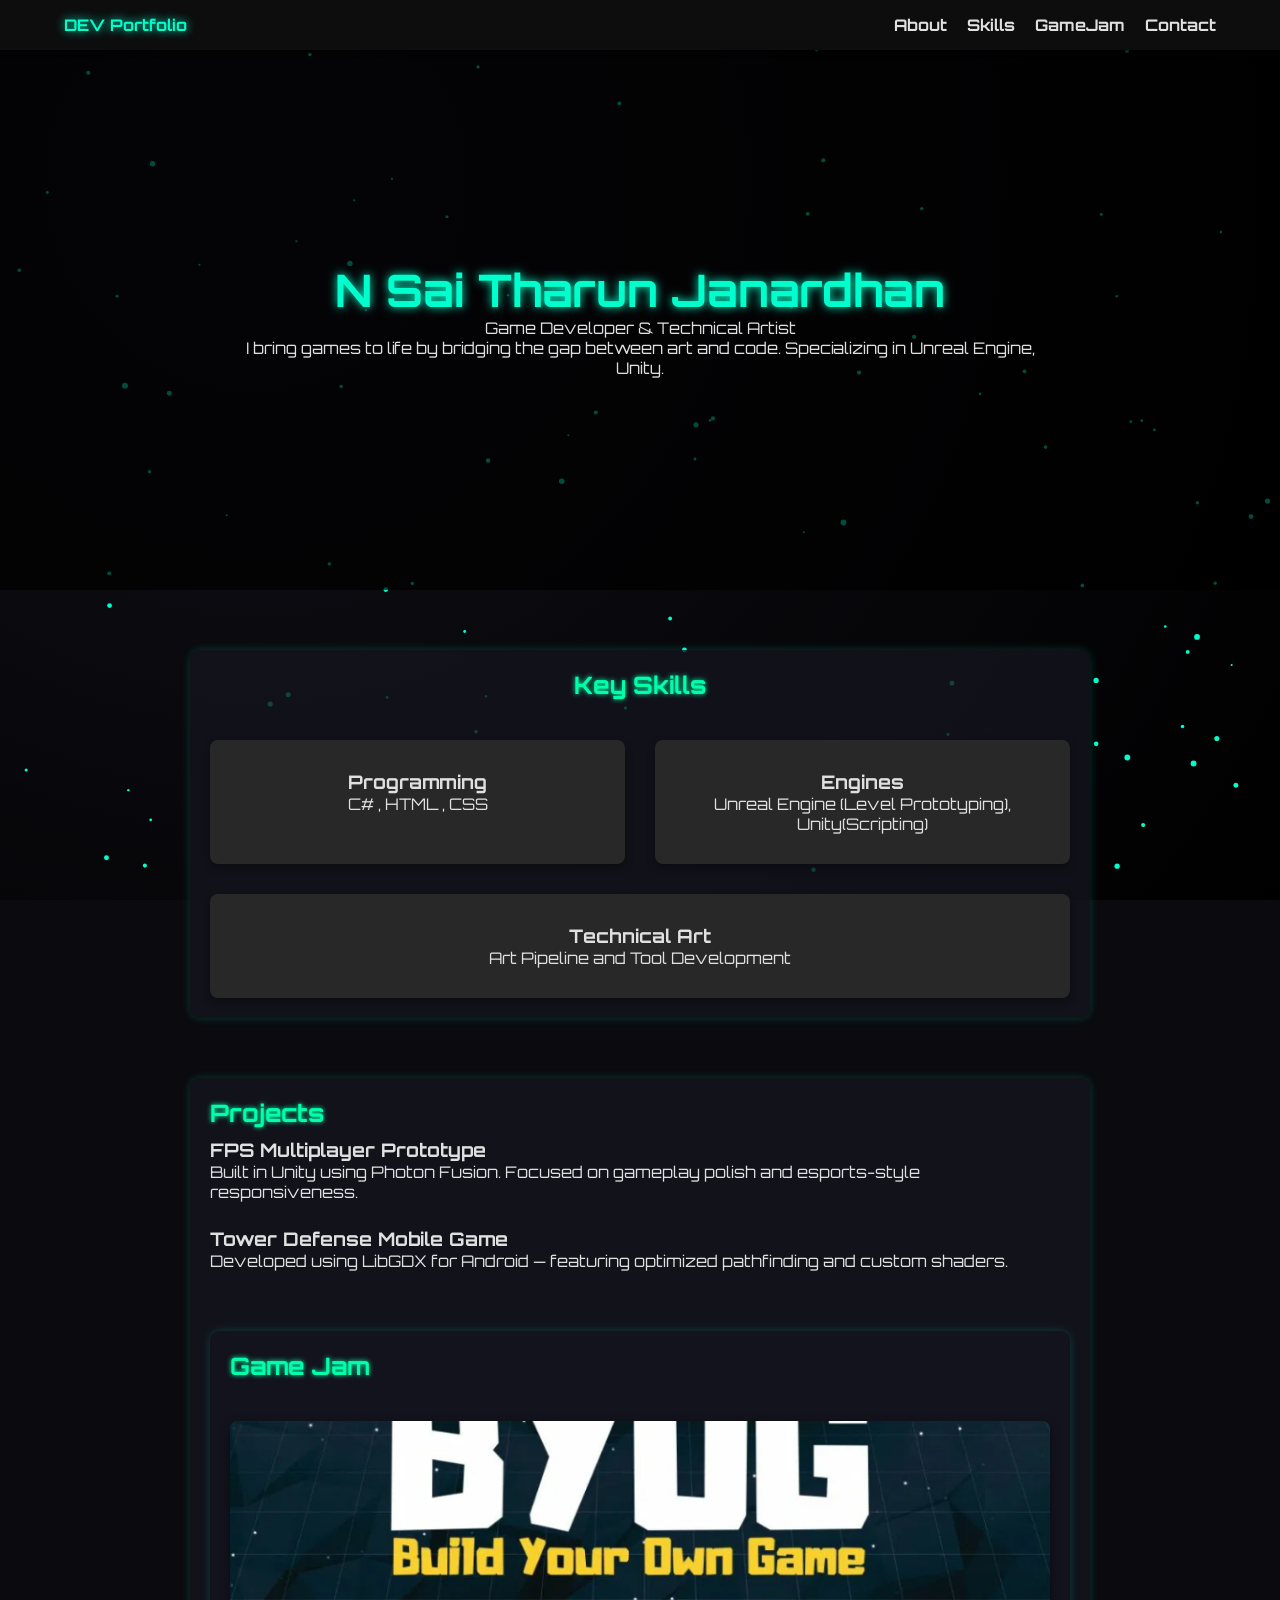
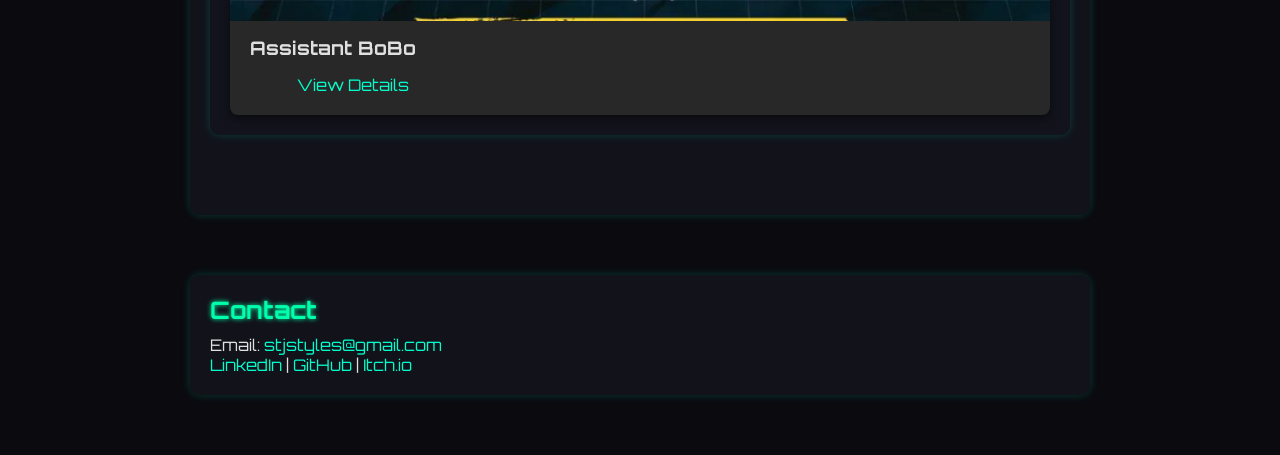
==== index.html @ 2889fee0 "rename" ====
<!DOCTYPE html>
<html lang="en">
<head>
  <meta charset="UTF-8">
  <meta name="viewport" content="width=device-width, initial-scale=1.0">
  <title>Sai Tharun Janardhan | Game Developer & Technical Artist</title>
  <link rel="stylesheet" href="stjtrials.css">
</head>
<body>
  <canvas id="bg"></canvas>

  <header class="header">
        <h1>DEV Portfolio</h1>
        <nav>
            <ul>
                <li><a href="#about">About</a></li>
                <li><a href="#skills">Skills</a></li>
                <li><a href="#projects">GameJam</a></li>
                <li><a href="#contact">Contact</a></li>
            </ul>
        </nav>
    </header>

  <header id ="about" class = "stjstyles">
    <div class="stjstyles-content">
    <h1>N Sai Tharun Janardhan</h1>
    <p>Game Developer & Technical Artist</p>
    <p>I bring games to life by bridging the gap between art and code. Specializing in Unreal Engine, Unity.</p>
    </div>  
  </header>

  

  <section id="skills" class="section skills">
        <h2>Key Skills</h2>
        <div class="skills-grid">
            <div class="skill-item">
                <i class="fas fa-code"></i>
                <h3>Programming</h3>
                <p> C# , HTML , CSS </p>
            </div>
            <div class="skill-item">
                <i class="fas fa-gamepad"></i>
                <h3>Engines</h3>
                <p>Unreal Engine (Level Prototyping), Unity(Scripting) </p>
            </div>
            <div class="skill-item">
                <i class="fas fa-palette"></i>
                <h3>Technical Art</h3>
                <p> Art Pipeline and Tool Development </p>
            </div>
            
        </div>
    </section>

  <section id="projects">
    <h2>Projects</h2>
    <div class="project">
      <h3>FPS Multiplayer Prototype</h3>
      <p>Built in Unity using Photon Fusion. Focused on gameplay polish and esports-style responsiveness.</p>
    </div>
    <div class="project">
      <h3>Tower Defense Mobile Game</h3>
      <p>Developed using LibGDX for Android — featuring optimized pathfinding and custom shaders.</p>
    </div>
     <section id="gamejam" class="section projects">
        <h2>Game Jam</h2>
        <div class="project-grid">
            <div class="project-card">
                <img src="byog2025.png" alt="Project 1 Thumbnail">
                <h3>Assistant BoBo</h3>
                
                <a href="https://itch.io/jam/byog/rate/3954116" class="btn secondary-btn">View Details</a>
            </div>
            
            </div>
    </section>
  </section>

  <section id="contact">
    <h2>Contact</h2>
    <p>Email: <a href="mailto:yourmail@gmail.com">stjstyles@gmail.com</a></p>
    <div class="socials">
      <a href="https://linkedin.com/in/stjstyles">LinkedIn</a> |
      <a href="https://github.com/STJstyles">GitHub</a> |
      <a href="https://stjstyles.itch.io">Itch.io</a>
    </div>
  </section>

  <script src="stjtrials.js"></script>
</body>
</html>
---- stjtrials.css ----
@import url('https://fonts.googleapis.com/css2?family=Orbitron:wght@400;700&display=swap');

* {
  margin: 0;
  padding: 0;
  box-sizing: border-box;
}

body {
  font-family: 'Orbitron', sans-serif;
  color: #e0e0e0;
  background: #0a0a0f;
  overflow-x: hidden;
}

canvas#bg {
  position: fixed;
  top: 0;
  left: 0;
  z-index: -1;
  width: 100%;
  height: 100%;
  background: radial-gradient(circle at 20% 20%, #101018, #000);
}

header {
  text-align: center;
  padding: 100px 20px 60px;
}

h1 {
  font-size: 2.8em;
  color: #00ffcc;
  text-shadow: 0 0 10px #00ffcc;
}

h2 {
  color: #00ffaa;
  margin-bottom: 10px;
  text-shadow: 0 0 5px #00ffaa;
}

.header {
    background-color: #0d0d0d;
    padding: 15px 5%;
    display: flex;
    justify-content: space-between;
    align-items: center;
    position: sticky;
    top: 0;
    z-index: 100;
    box-shadow: 0 2px 4px rgba(0, 0, 0, 0.5);
}

.header h1 {
    margin: 0;
    font-size: 1em;

}

.header nav ul {
    list-style: none;
    display: flex;
}

.header nav ul li {
    margin-left: 20px;
}

.header nav ul li a {
    color: var(--text-color);
    font-weight: bold;
}

.header nav ul li a:hover {
    color: var(--primary-color);
}

section {
  max-width: 900px;
  margin: 60px auto;
  padding: 20px;
  background: rgba(20, 20, 30, 0.8);
  border-radius: 10px;
  box-shadow: 0 0 10px rgba(0, 255, 200, 0.2);
}

.project {
  margin-bottom: 25px;
}

a {
  color: #00ffcc;
  text-decoration: none;
}

a:hover {
  text-shadow: 0 0 8px #00ffee;
}
.project-grid {
    display: grid;
    grid-template-columns: repeat(auto-fit, minmax(300px, 1fr));
    gap: 30px;
    margin-top: 40px;
}

.project-card {
    background-color: #282828;
    border-radius: 8px;
    overflow: hidden;
    box-shadow: 0 4px 10px rgba(0, 0, 0, 0.5);
    transition: transform 0.3s ease;
}

.project-card:hover {
    transform: translateY(-5px);
}

.project-card img {
    width: 100%;
    height: 200px;
    object-fit: cover;
    display: block;
}

.project-card h3,
.project-card p {
    padding: 0 20px;
}

.project-card h3 {
    margin-top: 15px;
}

.project-card .btn {
    margin: 15px 20px 20px;
    display: block; /* Make the button take full width of the padding */
    width: calc(30% - 40px);
    text-align: center;
}
.skills {
    text-align: center;
}

.skills-grid {
    display: flex;
    justify-content: space-around;
    flex-wrap: wrap;
    gap: 30px;
    margin-top: 40px;
}

.skill-item {
    flex: 1 1 300px; /* Allows up to 3 columns on wide screens */
    background-color: #282828;
    padding: 30px;
    border-radius: 8px;
    box-shadow: 0 4px 8px rgba(0, 0, 0, 0.3);
}

.skill-item i {
    font-size: 3em;
    color: var(--accent-color);
    margin-bottom: 15px;
}
.stjstyles {
    background: linear-gradient(rgba(0, 0, 0, 0.7), rgba(0, 0, 0, 0.7)), url('codingbackground.png') no-repeat center center/cover;
    height: 60vh;
    display: flex;
    justify-content: center;
    align-items: center;
    text-align: center;
    padding: 0 5%;
}

.stjstyles-content {
    max-width: 800px;
}

.profile-pic {
    width: 150px;
    height: 150px;
    border-radius: 50%;
    object-fit: cover;
    border: 4px solid var(--primary-color);
    margin-bottom: 20px;
}
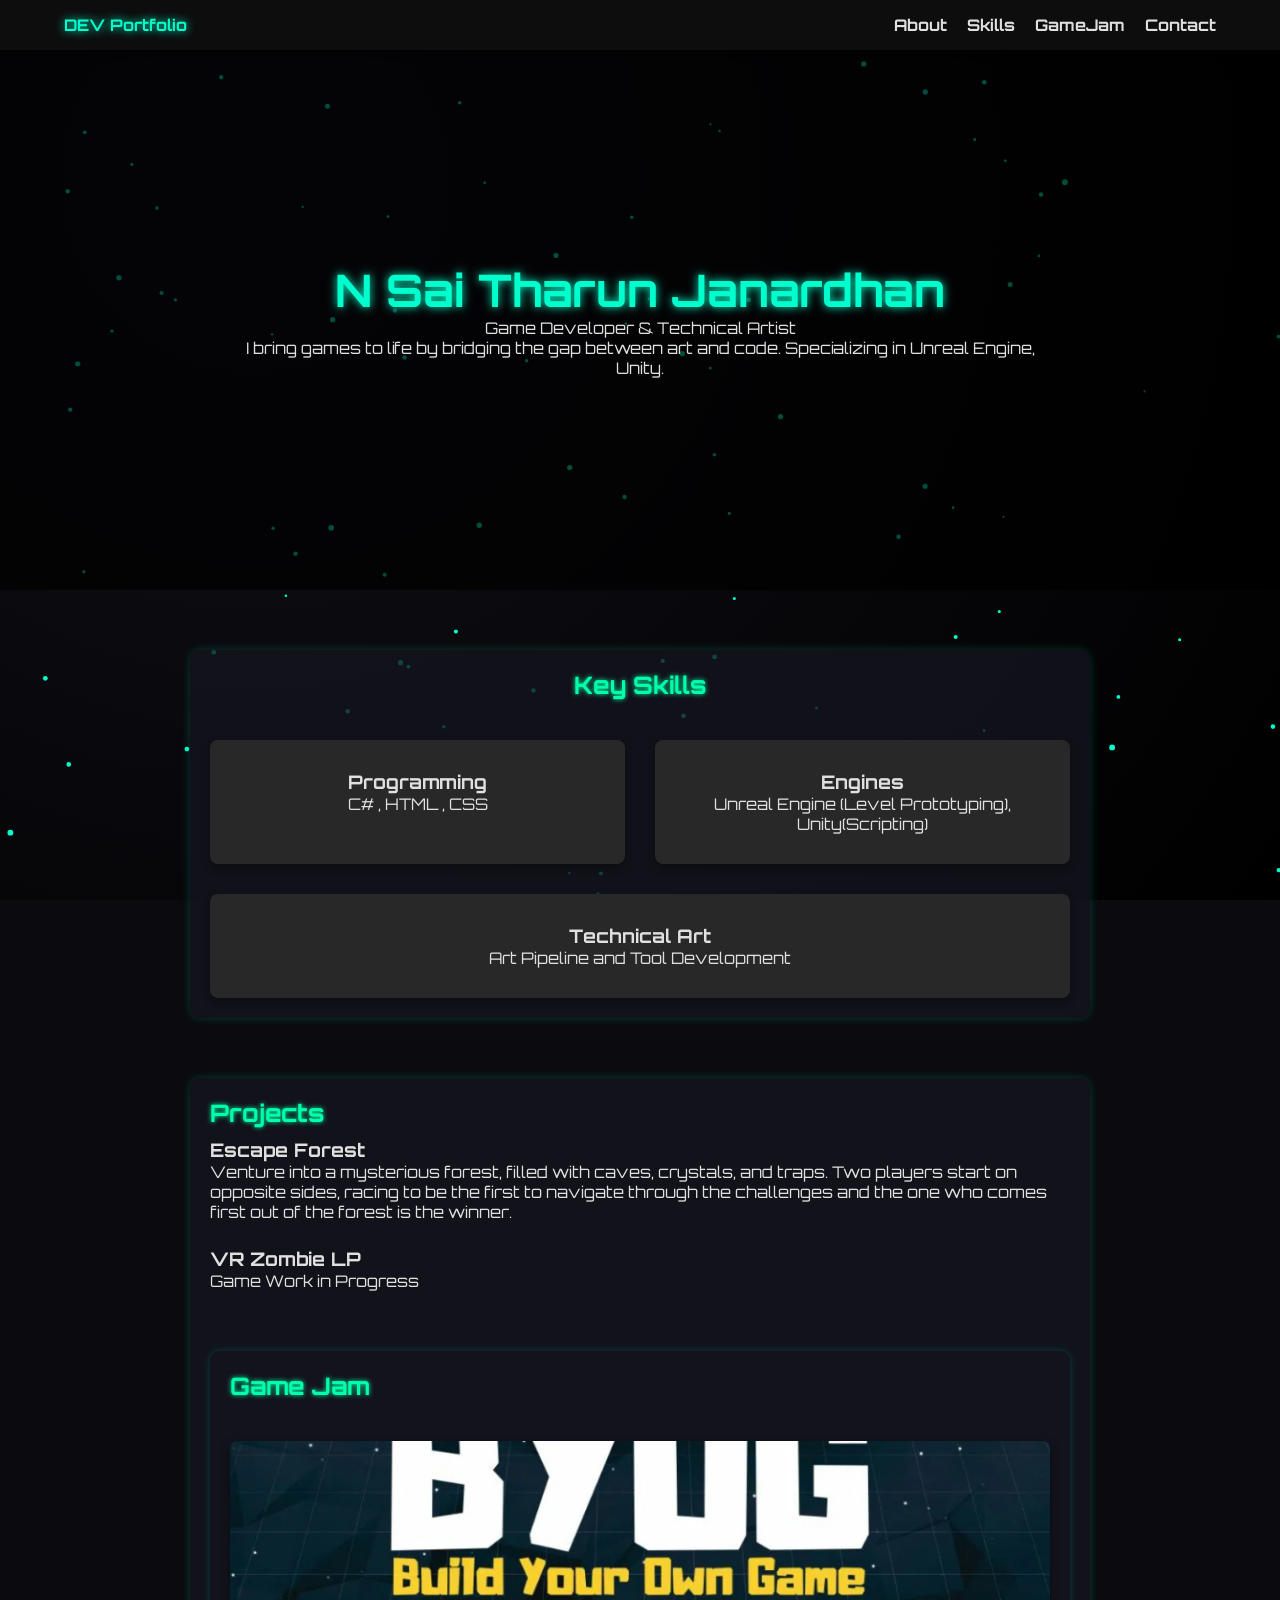
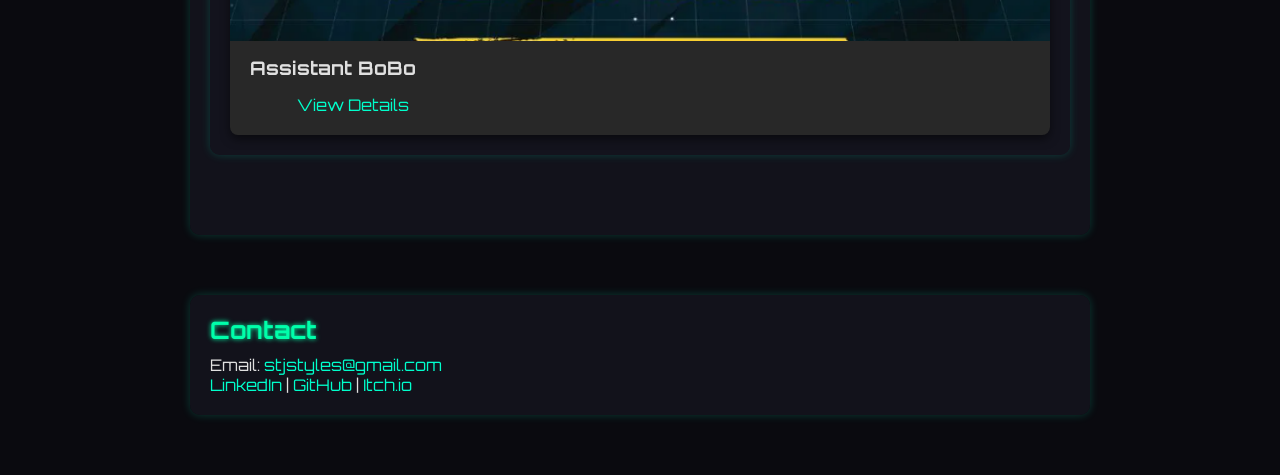
==== commit 2518b749: "Add files via upload" ====
--- a/index.html
+++ b/index.html
@@ -1,92 +1,93 @@
-<!DOCTYPE html>
-<html lang="en">
-<head>
-  <meta charset="UTF-8">
-  <meta name="viewport" content="width=device-width, initial-scale=1.0">
-  <title>Sai Tharun Janardhan | Game Developer & Technical Artist</title>
-  <link rel="stylesheet" href="stjtrials.css">
-</head>
-<body>
-  <canvas id="bg"></canvas>
-
-  <header class="header">
-        <h1>DEV Portfolio</h1>
-        <nav>
-            <ul>
-                <li><a href="#about">About</a></li>
-                <li><a href="#skills">Skills</a></li>
-                <li><a href="#projects">GameJam</a></li>
-                <li><a href="#contact">Contact</a></li>
-            </ul>
-        </nav>
-    </header>
-
-  <header id ="about" class = "stjstyles">
-    <div class="stjstyles-content">
-    <h1>N Sai Tharun Janardhan</h1>
-    <p>Game Developer & Technical Artist</p>
-    <p>I bring games to life by bridging the gap between art and code. Specializing in Unreal Engine, Unity.</p>
-    </div>  
-  </header>
-
-  
-
-  <section id="skills" class="section skills">
-        <h2>Key Skills</h2>
-        <div class="skills-grid">
-            <div class="skill-item">
-                <i class="fas fa-code"></i>
-                <h3>Programming</h3>
-                <p> C# , HTML , CSS </p>
-            </div>
-            <div class="skill-item">
-                <i class="fas fa-gamepad"></i>
-                <h3>Engines</h3>
-                <p>Unreal Engine (Level Prototyping), Unity(Scripting) </p>
-            </div>
-            <div class="skill-item">
-                <i class="fas fa-palette"></i>
-                <h3>Technical Art</h3>
-                <p> Art Pipeline and Tool Development </p>
-            </div>
-            
-        </div>
-    </section>
-
-  <section id="projects">
-    <h2>Projects</h2>
-    <div class="project">
-      <h3>FPS Multiplayer Prototype</h3>
-      <p>Built in Unity using Photon Fusion. Focused on gameplay polish and esports-style responsiveness.</p>
-    </div>
-    <div class="project">
-      <h3>Tower Defense Mobile Game</h3>
-      <p>Developed using LibGDX for Android — featuring optimized pathfinding and custom shaders.</p>
-    </div>
-     <section id="gamejam" class="section projects">
-        <h2>Game Jam</h2>
-        <div class="project-grid">
-            <div class="project-card">
-                <img src="byog2025.png" alt="Project 1 Thumbnail">
-                <h3>Assistant BoBo</h3>
-                
-                <a href="https://itch.io/jam/byog/rate/3954116" class="btn secondary-btn">View Details</a>
-            </div>
-            
-            </div>
-    </section>
-  </section>
-
-  <section id="contact">
-    <h2>Contact</h2>
-    <p>Email: <a href="mailto:yourmail@gmail.com">stjstyles@gmail.com</a></p>
-    <div class="socials">
-      <a href="https://linkedin.com/in/stjstyles">LinkedIn</a> |
-      <a href="https://github.com/STJstyles">GitHub</a> |
-      <a href="https://stjstyles.itch.io">Itch.io</a>
-    </div>
-  </section>
-
-  <script src="stjtrials.js"></script>
-</body>
-</html>
+<!DOCTYPE html>
+<html lang="en">
+<head>
+  <meta charset="UTF-8">
+  <meta name="viewport" content="width=device-width, initial-scale=1.0">
+  <title>Sai Tharun Janardhan | Game Developer & Technical Artist</title>
+  <link rel="stylesheet" href="stjtrials.css">
+</head>
+<body>
+  <canvas id="bg"></canvas>
+
+  <header class="header">
+        <h1>DEV Portfolio</h1>
+        <nav>
+            <ul>
+                <li><a href="#about">About</a></li>
+                <li><a href="#skills">Skills</a></li>
+                <li><a href="#projects">GameJam</a></li>
+                <li><a href="#contact">Contact</a></li>
+            </ul>
+        </nav>
+    </header>
+
+  <header id ="about" class = "stjstyles">
+    <div class="stjstyles-content">
+    <h1>N Sai Tharun Janardhan</h1>
+    <p>Game Developer & Technical Artist</p>
+    <p>I bring games to life by bridging the gap between art and code. Specializing in Unreal Engine, Unity.</p>
+    </div>  
+  </header>
+
+  
+
+  <section id="skills" class="section skills">
+        <h2>Key Skills</h2>
+        <div class="skills-grid">
+            <div class="skill-item">
+                <i class="fas fa-code"></i>
+                <h3>Programming</h3>
+                <p> C# , HTML , CSS </p>
+            </div>
+            <div class="skill-item">
+                <i class="fas fa-gamepad"></i>
+                <h3>Engines</h3>
+                <p>Unreal Engine (Level Prototyping), Unity(Scripting) </p>
+            </div>
+            <div class="skill-item">
+                <i class="fas fa-palette"></i>
+                <h3>Technical Art</h3>
+                <p> Art Pipeline and Tool Development </p>
+            </div>
+            
+        </div>
+    </section>
+
+  <section id="projects">
+    <h2>Projects</h2>
+    <div class="project">
+      <h3>Escape Forest</h3>
+      <p>Venture into a mysterious forest, filled with caves, crystals, and traps.  Two players start on opposite sides, racing to be the first to navigate through the challenges and the one who comes first out of the forest is the winner.
+</p>
+    </div>
+    <div class="project">
+      <h3>VR Zombie LP</h3>
+      <p>Game Work in Progress</p>
+    </div>
+     <section id="gamejam" class="section projects">
+        <h2>Game Jam</h2>
+        <div class="project-grid">
+            <div class="project-card">
+                <img src="byog2025.png" alt="Project 1 Thumbnail">
+                <h3>Assistant BoBo</h3>
+                
+                <a href="https://itch.io/jam/byog/rate/3954116" class="btn secondary-btn">View Details</a>
+            </div>
+            
+            </div>
+    </section>
+  </section>
+
+  <section id="contact">
+    <h2>Contact</h2>
+    <p>Email: <a href="mailto:yourmail@gmail.com">stjstyles@gmail.com</a></p>
+    <div class="socials">
+      <a href="https://linkedin.com/in/stjstyles">LinkedIn</a> |
+      <a href="https://github.com/STJstyles">GitHub</a> |
+      <a href="https://stjstyles.itch.io">Itch.io</a>
+    </div>
+  </section>
+
+  <script src="stjtrials.js"></script>
+</body>
+</html>
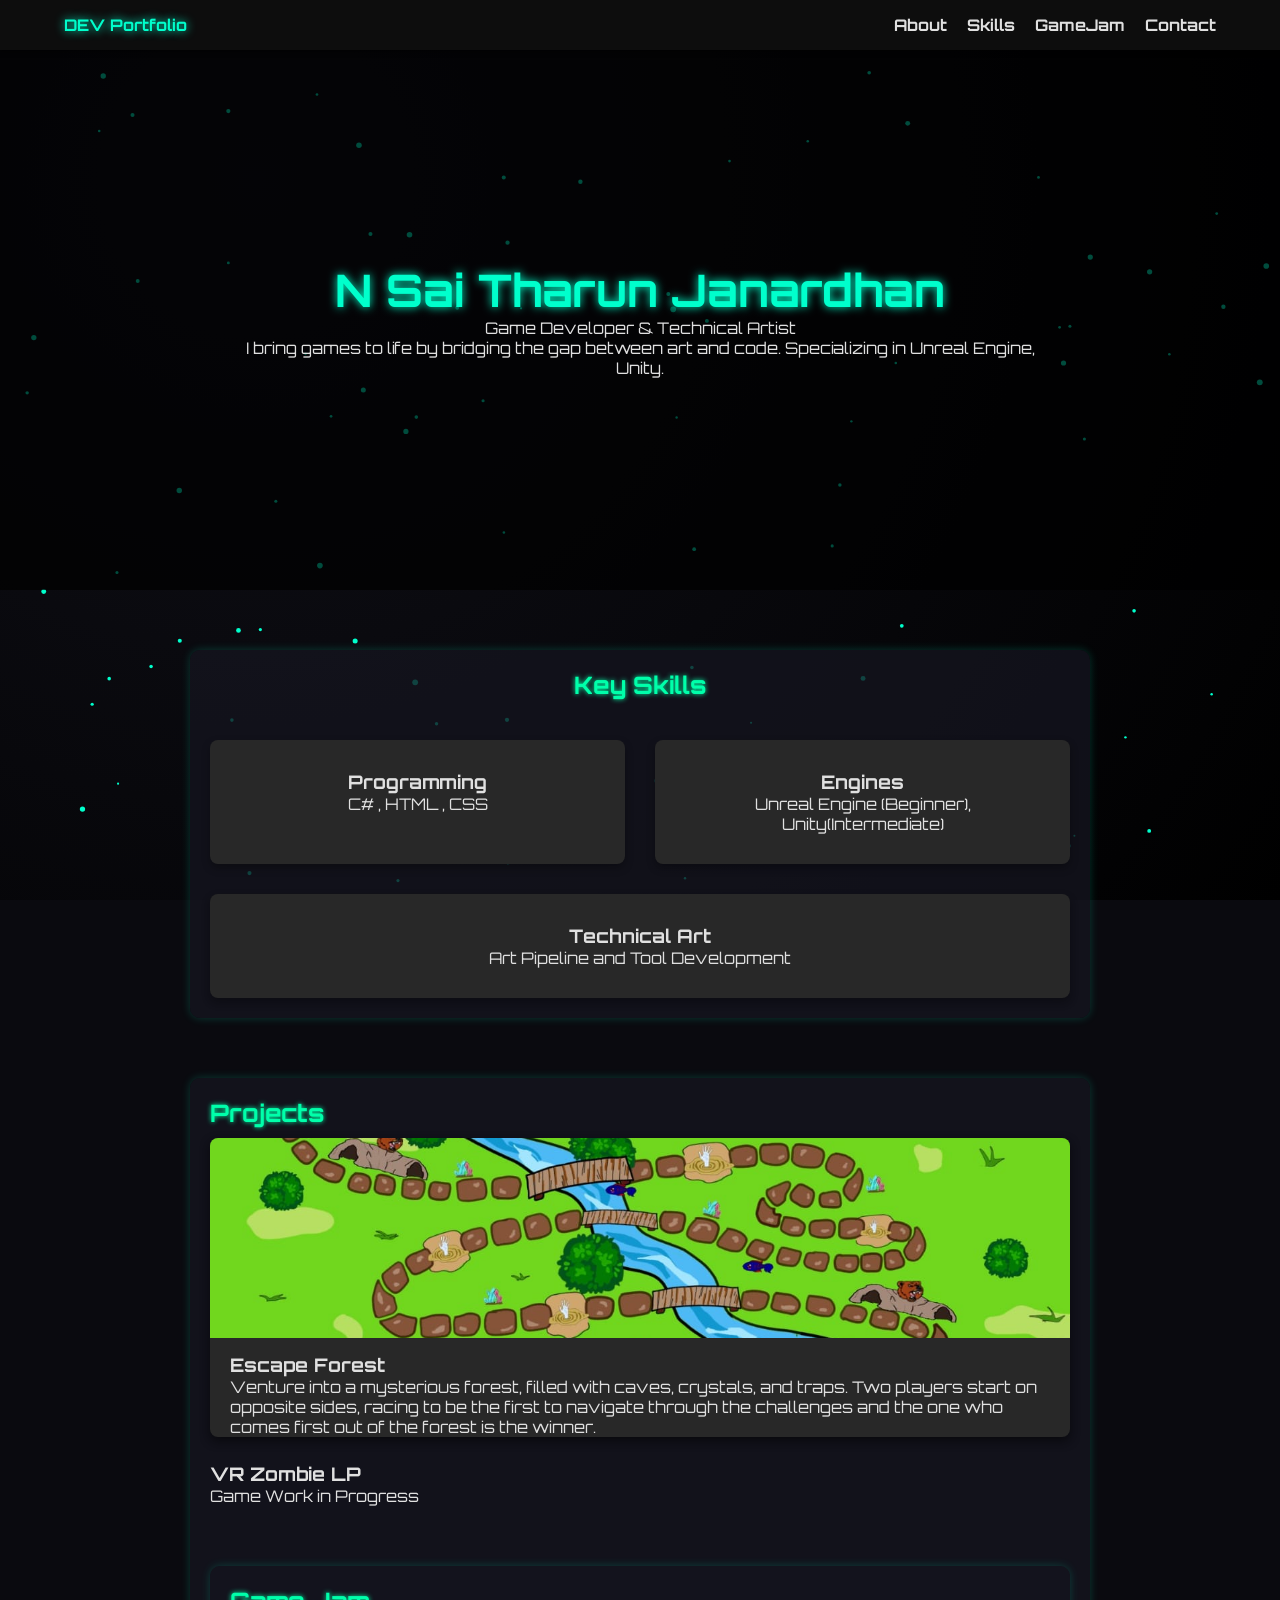
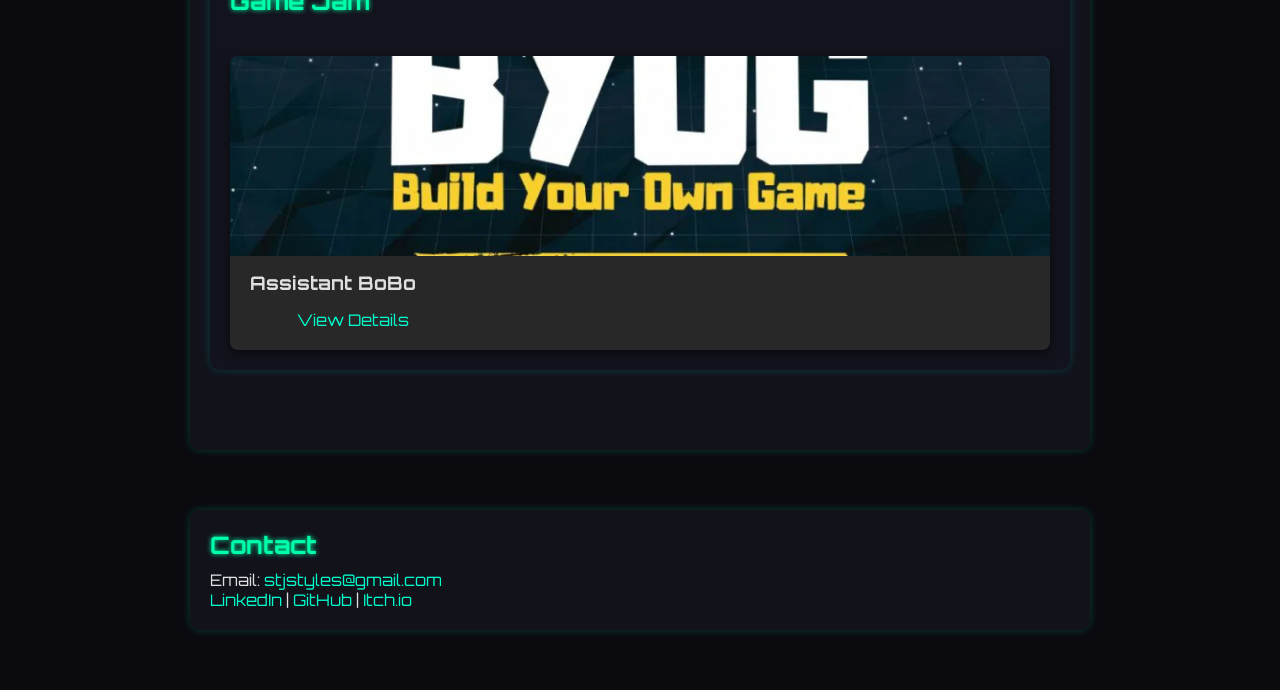
==== commit af4c1657: "Add files via upload" ====
--- a/index.html
+++ b/index.html
@@ -42,7 +42,7 @@
             <div class="skill-item">
                 <i class="fas fa-gamepad"></i>
                 <h3>Engines</h3>
-                <p>Unreal Engine (Level Prototyping), Unity(Scripting) </p>
+                <p>Unreal Engine (Beginner), Unity(Intermediate) </p>
             </div>
             <div class="skill-item">
                 <i class="fas fa-palette"></i>
@@ -56,9 +56,15 @@
   <section id="projects">
     <h2>Projects</h2>
     <div class="project">
-      <h3>Escape Forest</h3>
+      <div class="project-card">
+        <img src="Board Game 1st Year Game Jam.jpg" alt="Project 1 Thumbnail">
+        <h3>Escape Forest</h3>
+                
+              
+      
       <p>Venture into a mysterious forest, filled with caves, crystals, and traps.  Two players start on opposite sides, racing to be the first to navigate through the challenges and the one who comes first out of the forest is the winner.
-</p>
+      </p>
+      </div>
     </div>
     <div class="project">
       <h3>VR Zombie LP</h3>
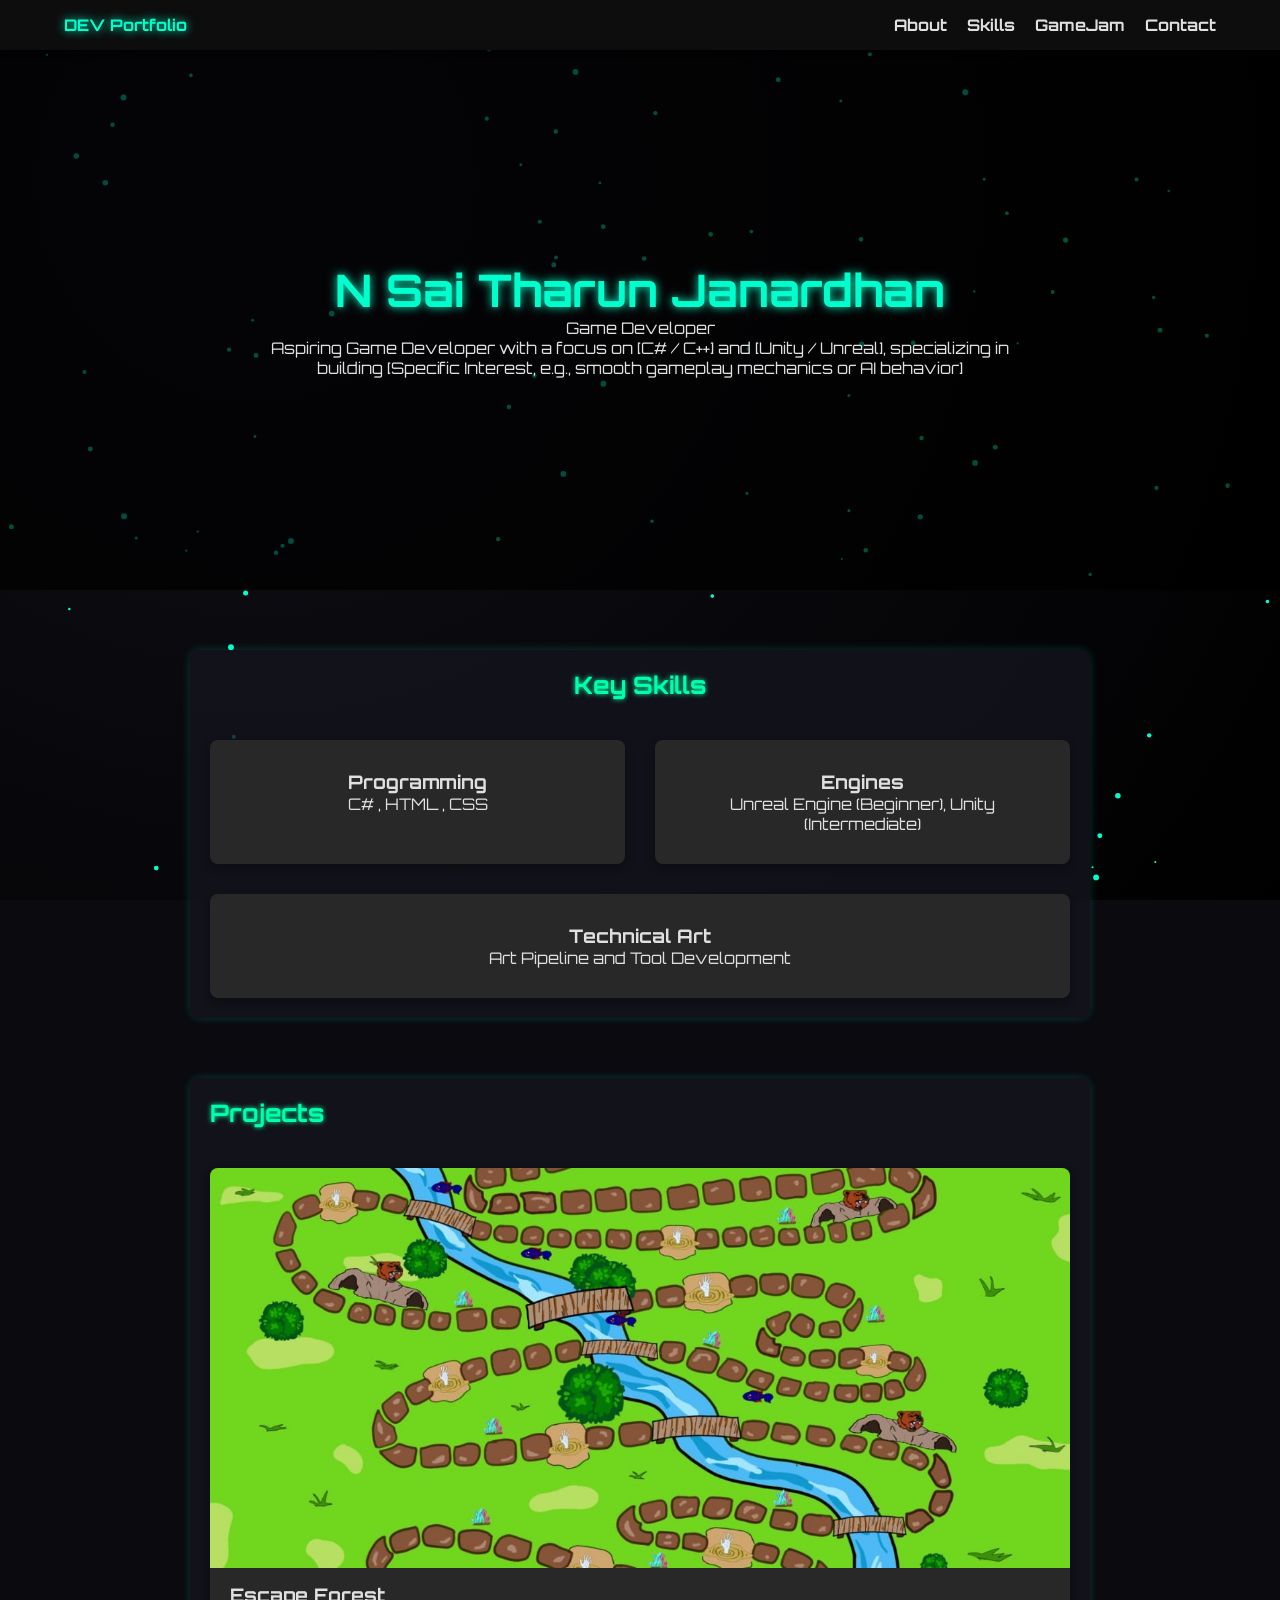
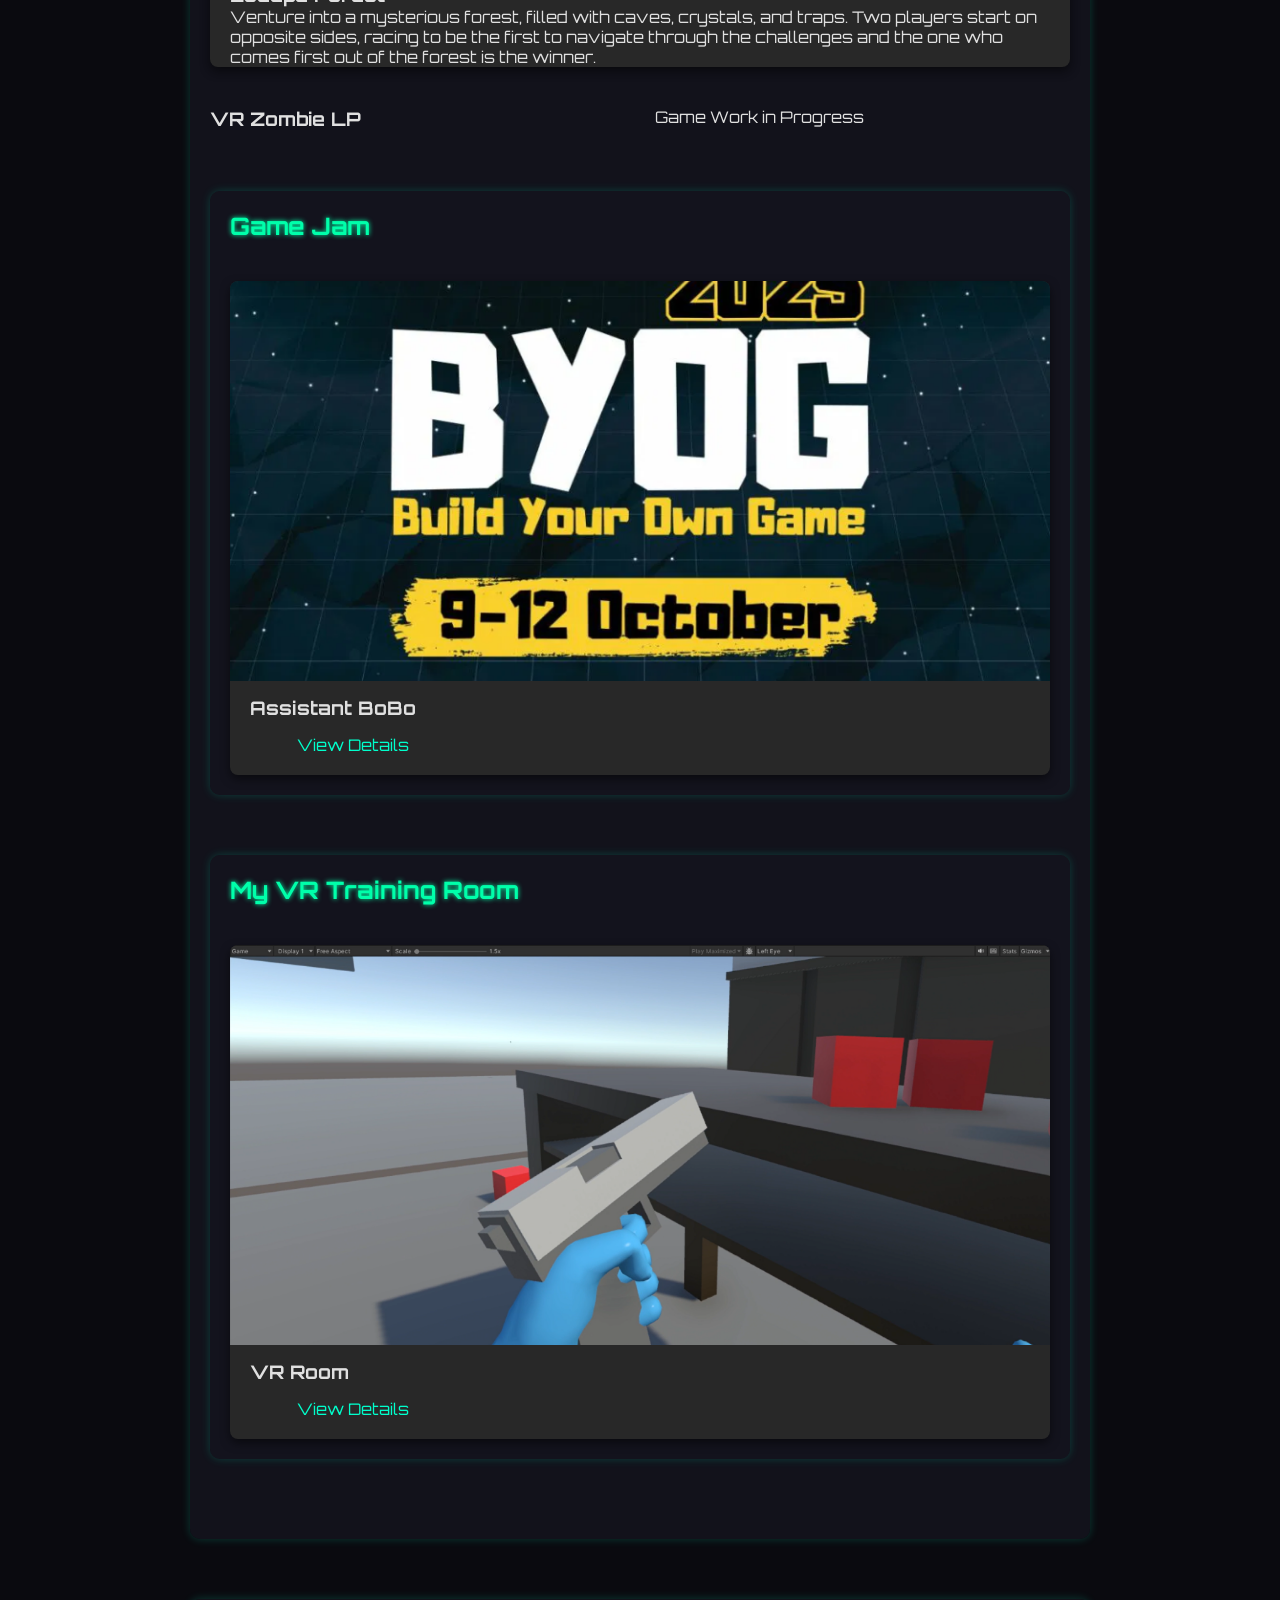
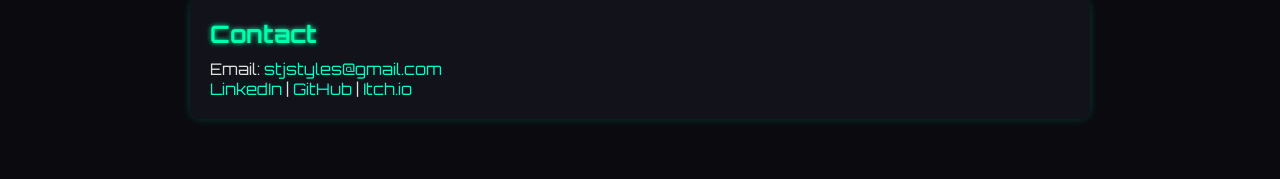
==== commit 087fc1f8: "updated" ====
--- a/index.html
+++ b/index.html
@@ -24,8 +24,8 @@
   <header id ="about" class = "stjstyles">
     <div class="stjstyles-content">
     <h1>N Sai Tharun Janardhan</h1>
-    <p>Game Developer & Technical Artist</p>
-    <p>I bring games to life by bridging the gap between art and code. Specializing in Unreal Engine, Unity.</p>
+    <p>Game Developer </p>
+    <p>Aspiring Game Developer with a focus on [C# / C++] and [Unity / Unreal], specializing in building [Specific Interest, e.g., smooth gameplay mechanics or AI behavior]</p>
     </div>  
   </header>
 
@@ -42,7 +42,7 @@
             <div class="skill-item">
                 <i class="fas fa-gamepad"></i>
                 <h3>Engines</h3>
-                <p>Unreal Engine (Beginner), Unity(Intermediate) </p>
+                <p>Unreal Engine (Beginner), Unity (Intermediate) </p>
             </div>
             <div class="skill-item">
                 <i class="fas fa-palette"></i>
@@ -82,6 +82,19 @@
             
             </div>
     </section>
+    
+     <section id="gamejam" class="section projects">
+        <h2>My VR Training Room</h2>
+        <div class="project-grid">
+            <div class="project-card">
+                <img src="vrdemo.png" alt="Project 1 Thumbnail">
+                <h3>VR Room</h3>
+                
+                <a href="https://youtu.be/6SnvB6kb-Ww" class="btn secondary-btn">View Details</a>
+            </div>
+            
+            </div>
+    </section>
   </section>
 
   <section id="contact">
--- a/stjtrials.css
+++ b/stjtrials.css
@@ -86,7 +86,10 @@
 }
 
 .project {
-  margin-bottom: 25px;
+  display: grid;
+    grid-template-columns: repeat(auto-fit, minmax(300px, 1fr));
+    gap: 30px;
+    margin-top: 40px;
 }
 
 a {
@@ -99,7 +102,7 @@
 }
 .project-grid {
     display: grid;
-    grid-template-columns: repeat(auto-fit, minmax(300px, 1fr));
+    grid-template-columns: repeat(auto-fit, minmax(500px, 1fr));
     gap: 30px;
     margin-top: 40px;
 }
@@ -118,7 +121,7 @@
 
 .project-card img {
     width: 100%;
-    height: 200px;
+    height: 400px;
     object-fit: cover;
     display: block;
 }
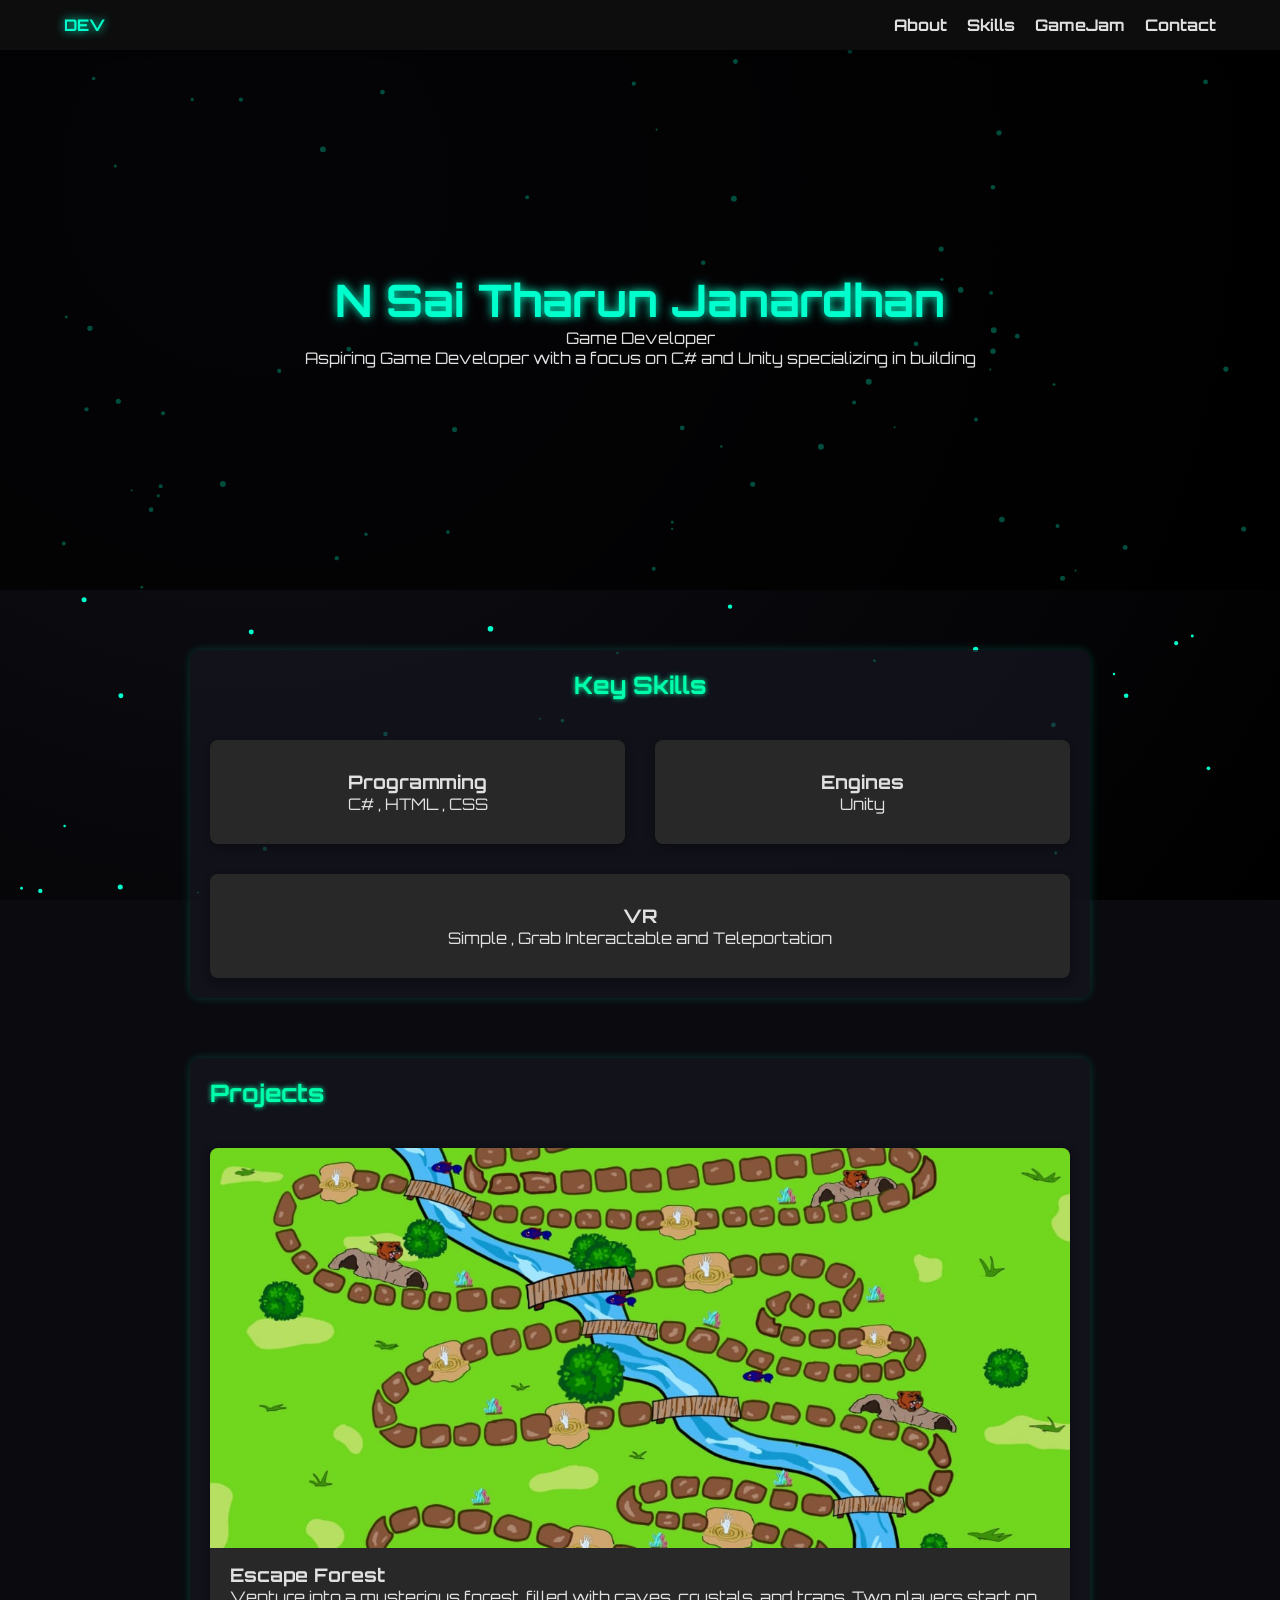
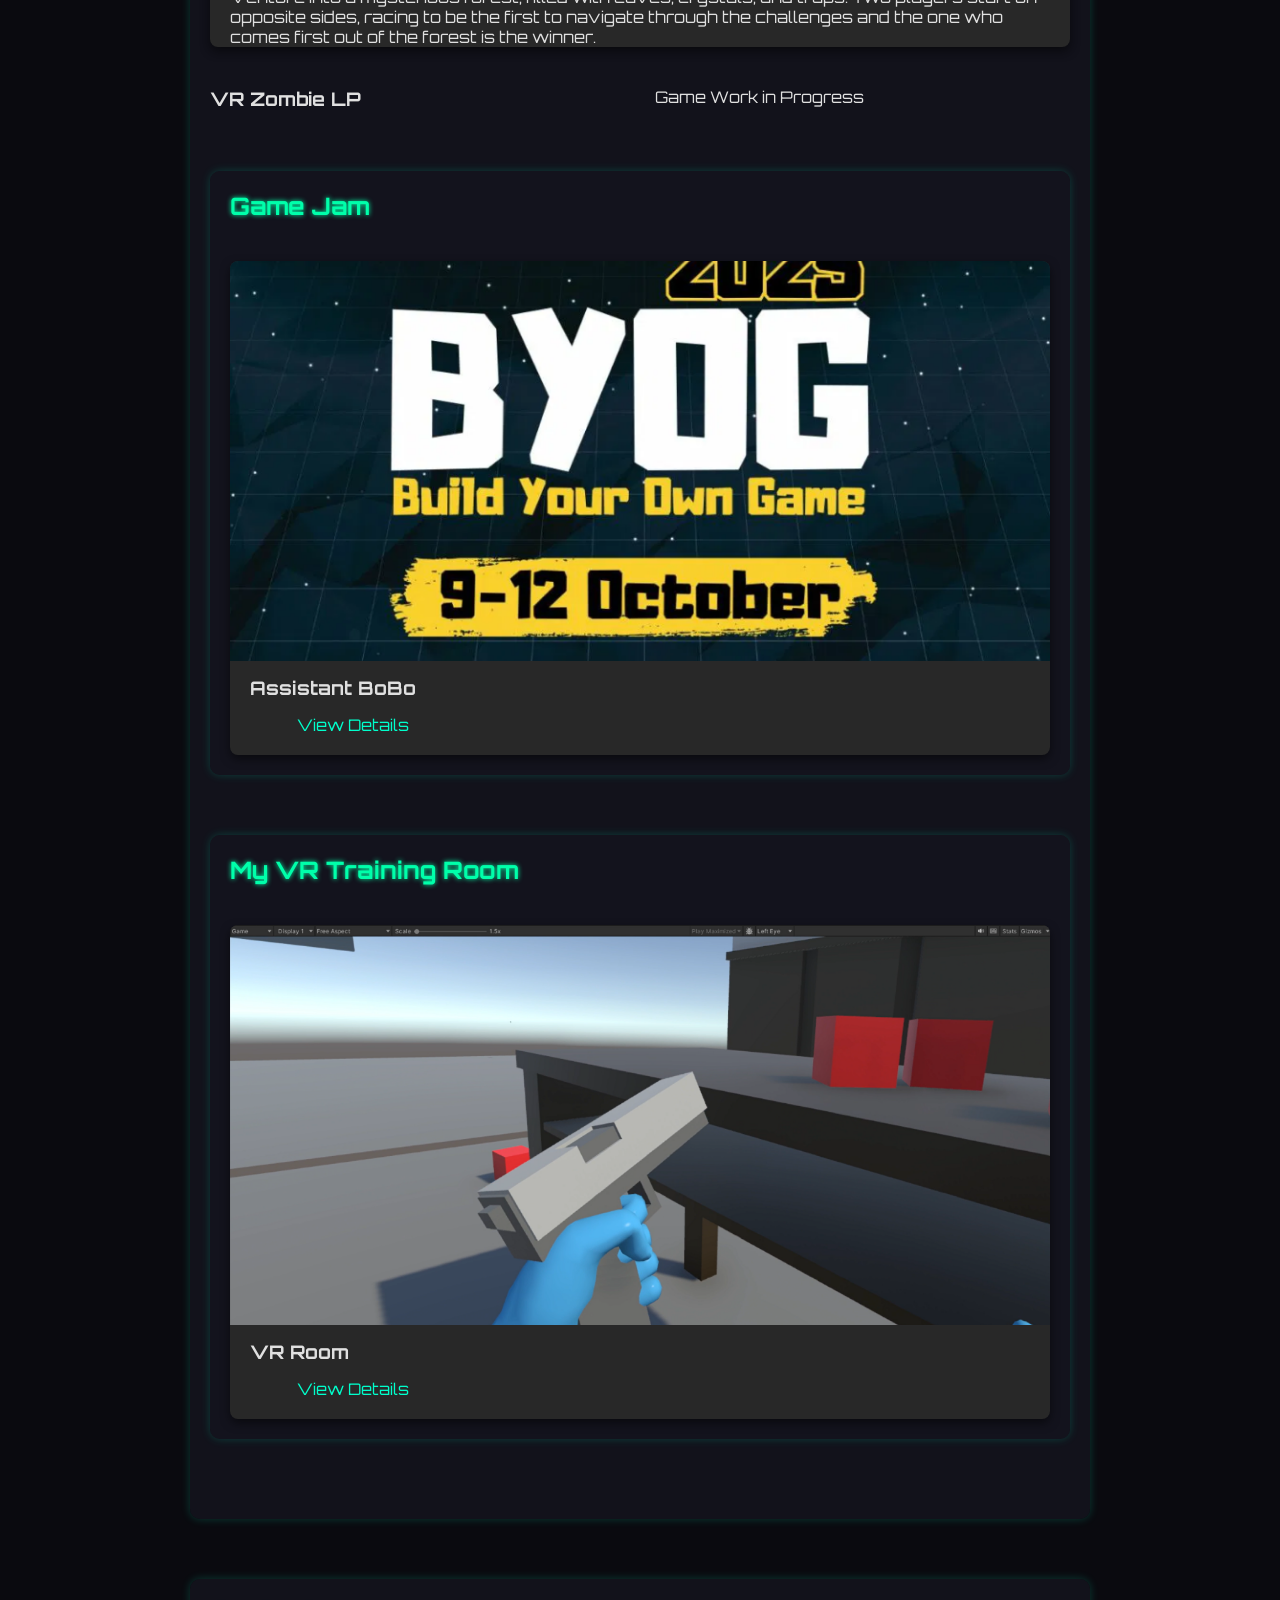
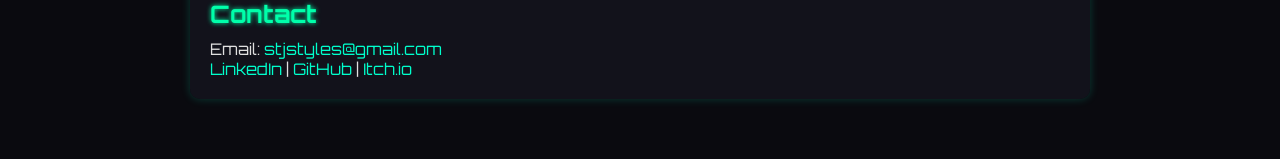
==== commit 41b8a514: "updated 2" ====
--- a/index.html
+++ b/index.html
@@ -3,14 +3,14 @@
 <head>
   <meta charset="UTF-8">
   <meta name="viewport" content="width=device-width, initial-scale=1.0">
-  <title>Sai Tharun Janardhan | Game Developer & Technical Artist</title>
+  <title>Sai Tharun Janardhan | Game Developer</title>
   <link rel="stylesheet" href="stjtrials.css">
 </head>
 <body>
   <canvas id="bg"></canvas>
 
   <header class="header">
-        <h1>DEV Portfolio</h1>
+        <h1>DEV</h1>
         <nav>
             <ul>
                 <li><a href="#about">About</a></li>
@@ -25,7 +25,7 @@
     <div class="stjstyles-content">
     <h1>N Sai Tharun Janardhan</h1>
     <p>Game Developer </p>
-    <p>Aspiring Game Developer with a focus on [C# / C++] and [Unity / Unreal], specializing in building [Specific Interest, e.g., smooth gameplay mechanics or AI behavior]</p>
+    <p>Aspiring Game Developer with a focus on C# and Unity specializing in building </p>
     </div>  
   </header>
 
@@ -42,12 +42,12 @@
             <div class="skill-item">
                 <i class="fas fa-gamepad"></i>
                 <h3>Engines</h3>
-                <p>Unreal Engine (Beginner), Unity (Intermediate) </p>
+                <p>Unity </p>
             </div>
             <div class="skill-item">
                 <i class="fas fa-palette"></i>
-                <h3>Technical Art</h3>
-                <p> Art Pipeline and Tool Development </p>
+                <h3>VR</h3>
+                <p> Simple , Grab Interactable and Teleportation </p>
             </div>
             
         </div>
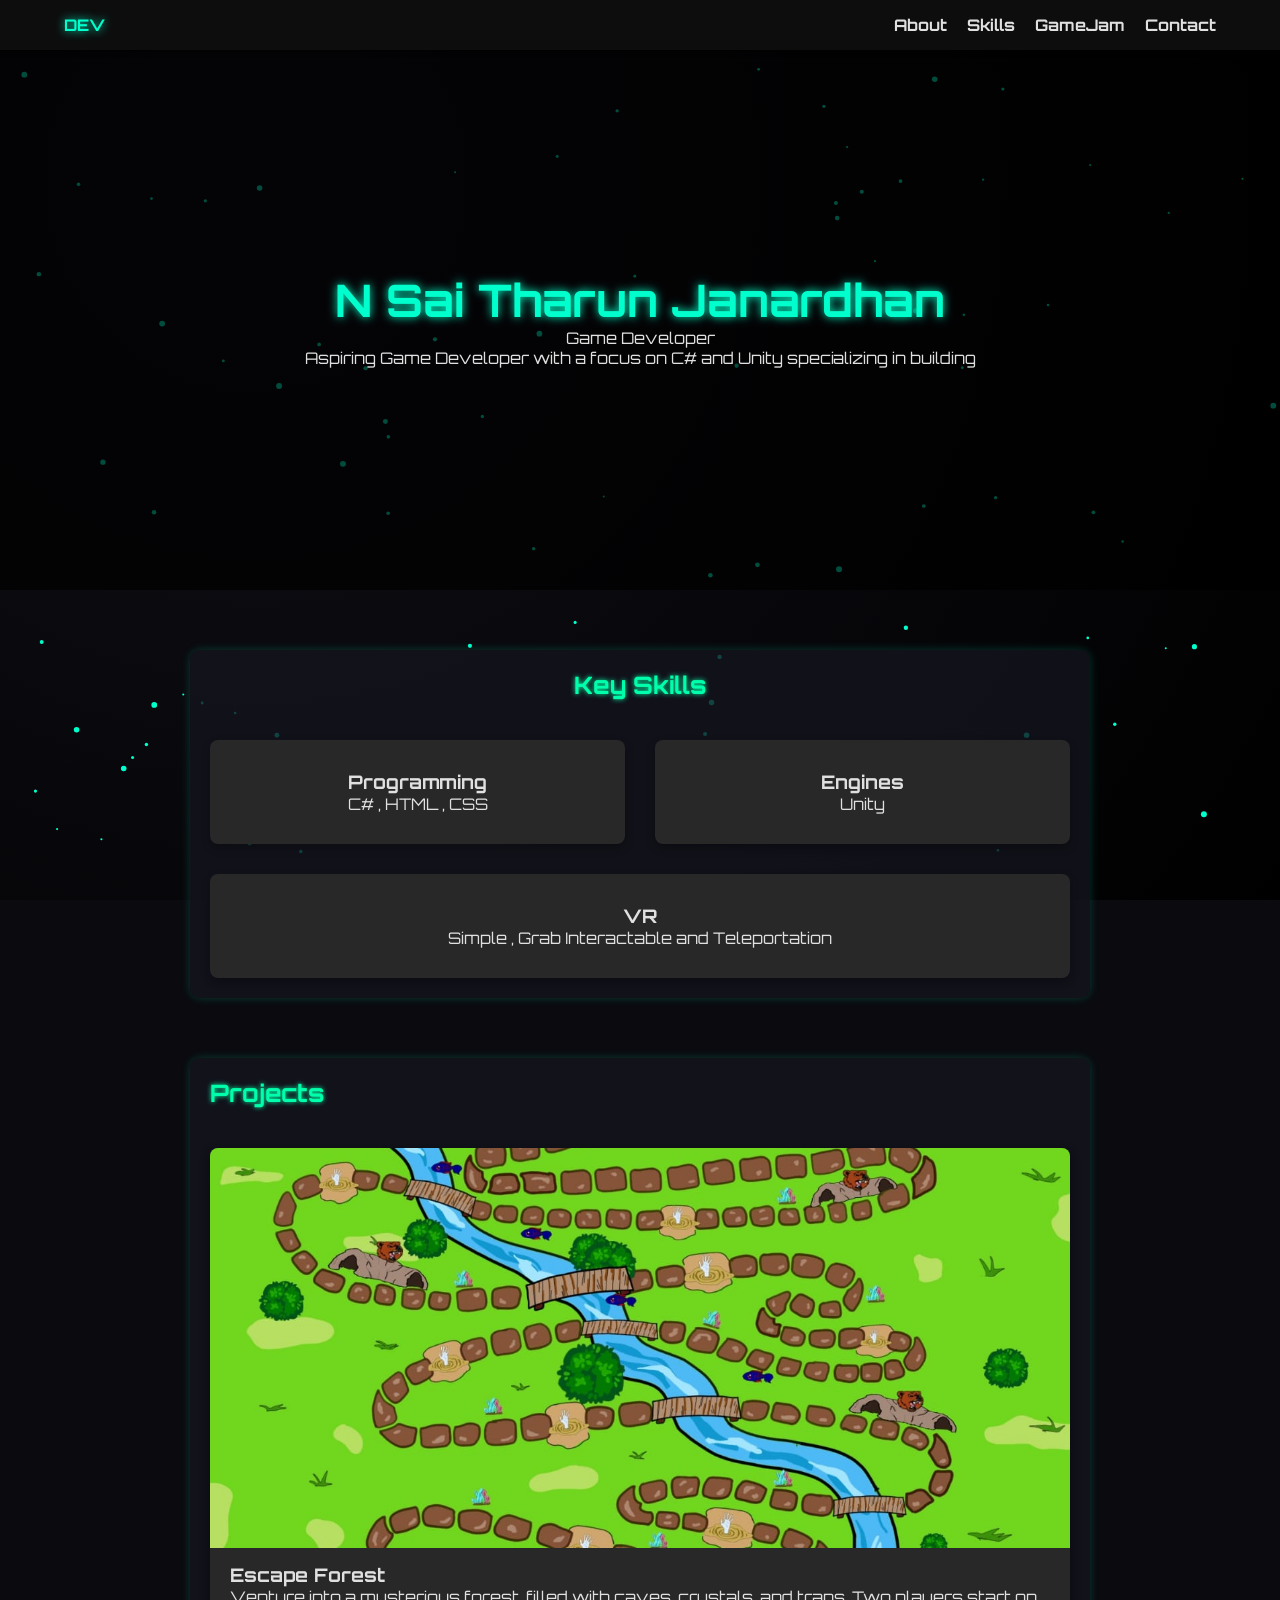
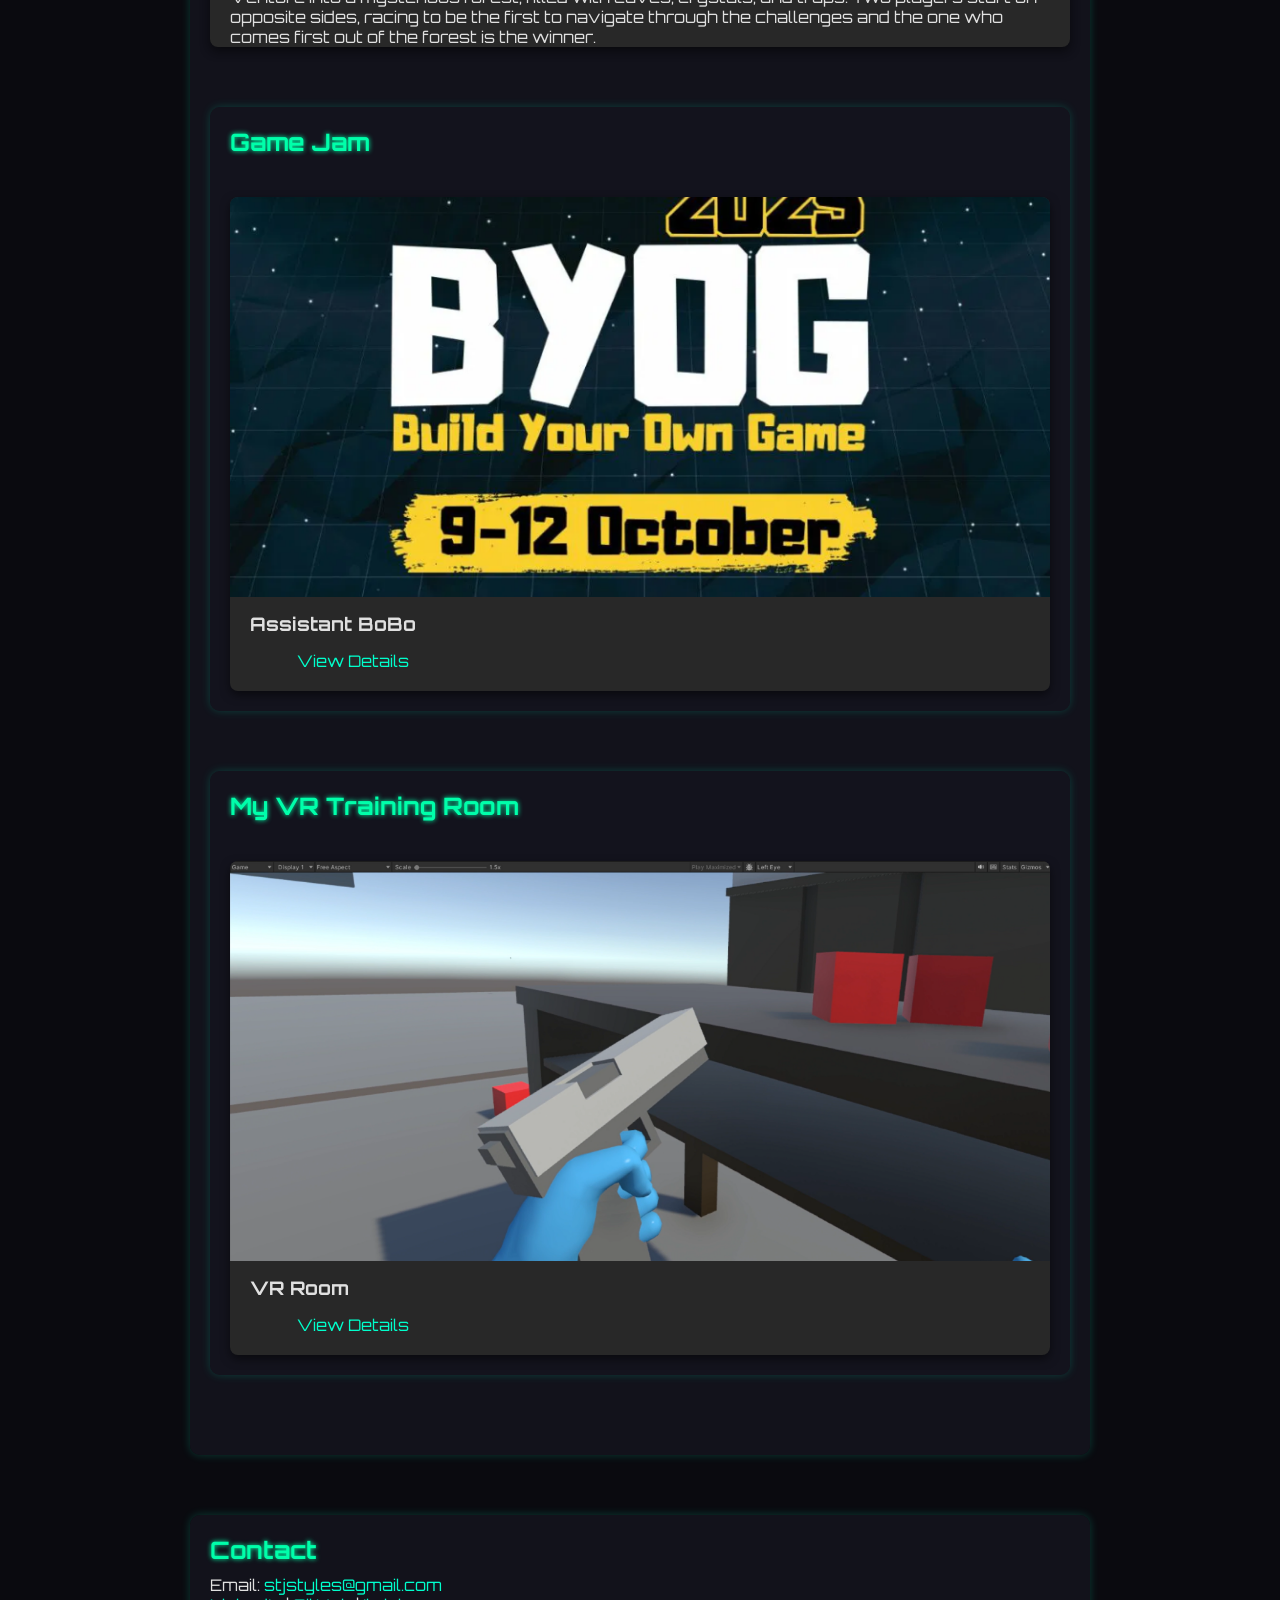
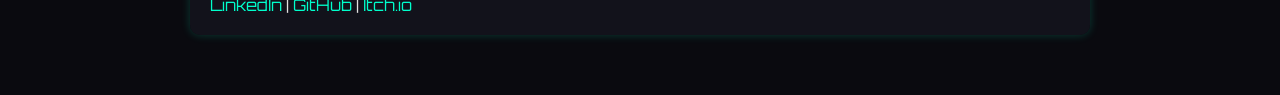
==== commit b24504a7: "upd 3" ====
--- a/index.html
+++ b/index.html
@@ -66,10 +66,7 @@
       </p>
       </div>
     </div>
-    <div class="project">
-      <h3>VR Zombie LP</h3>
-      <p>Game Work in Progress</p>
-    </div>
+   
      <section id="gamejam" class="section projects">
         <h2>Game Jam</h2>
         <div class="project-grid">
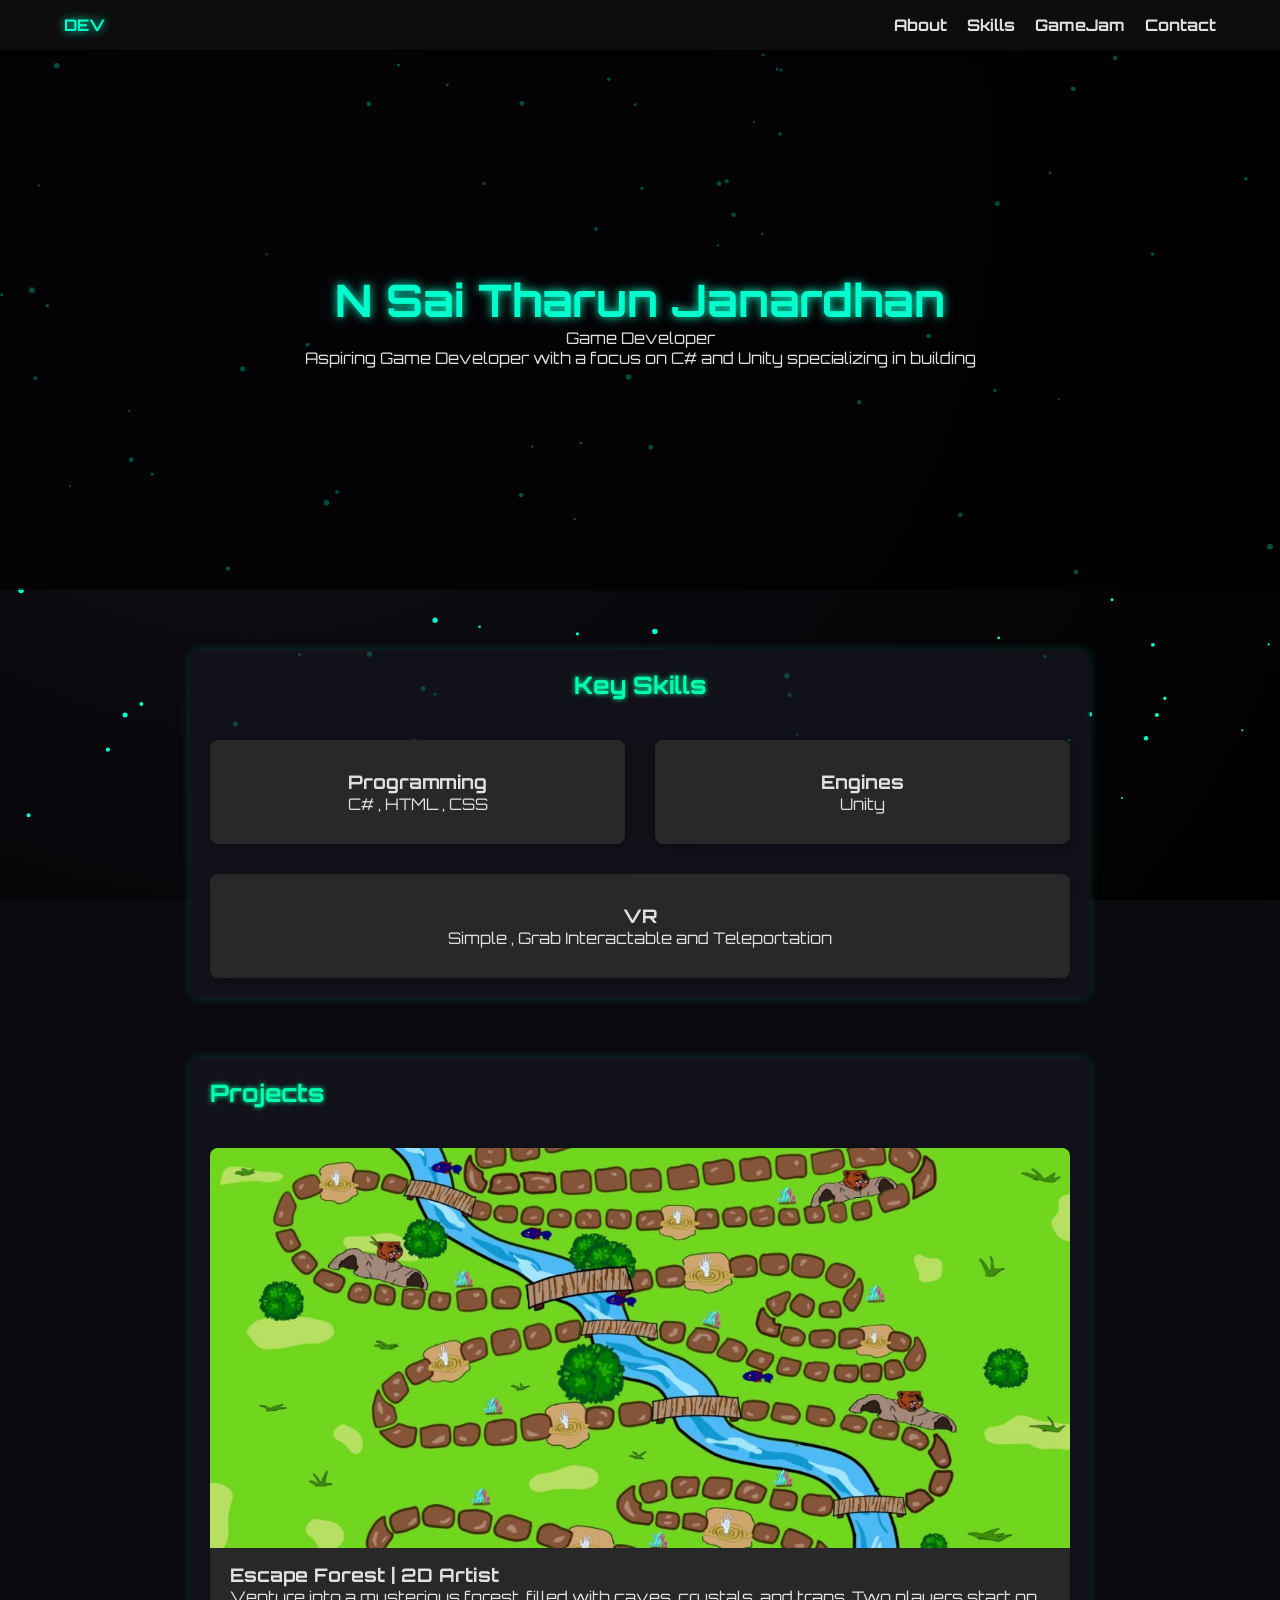
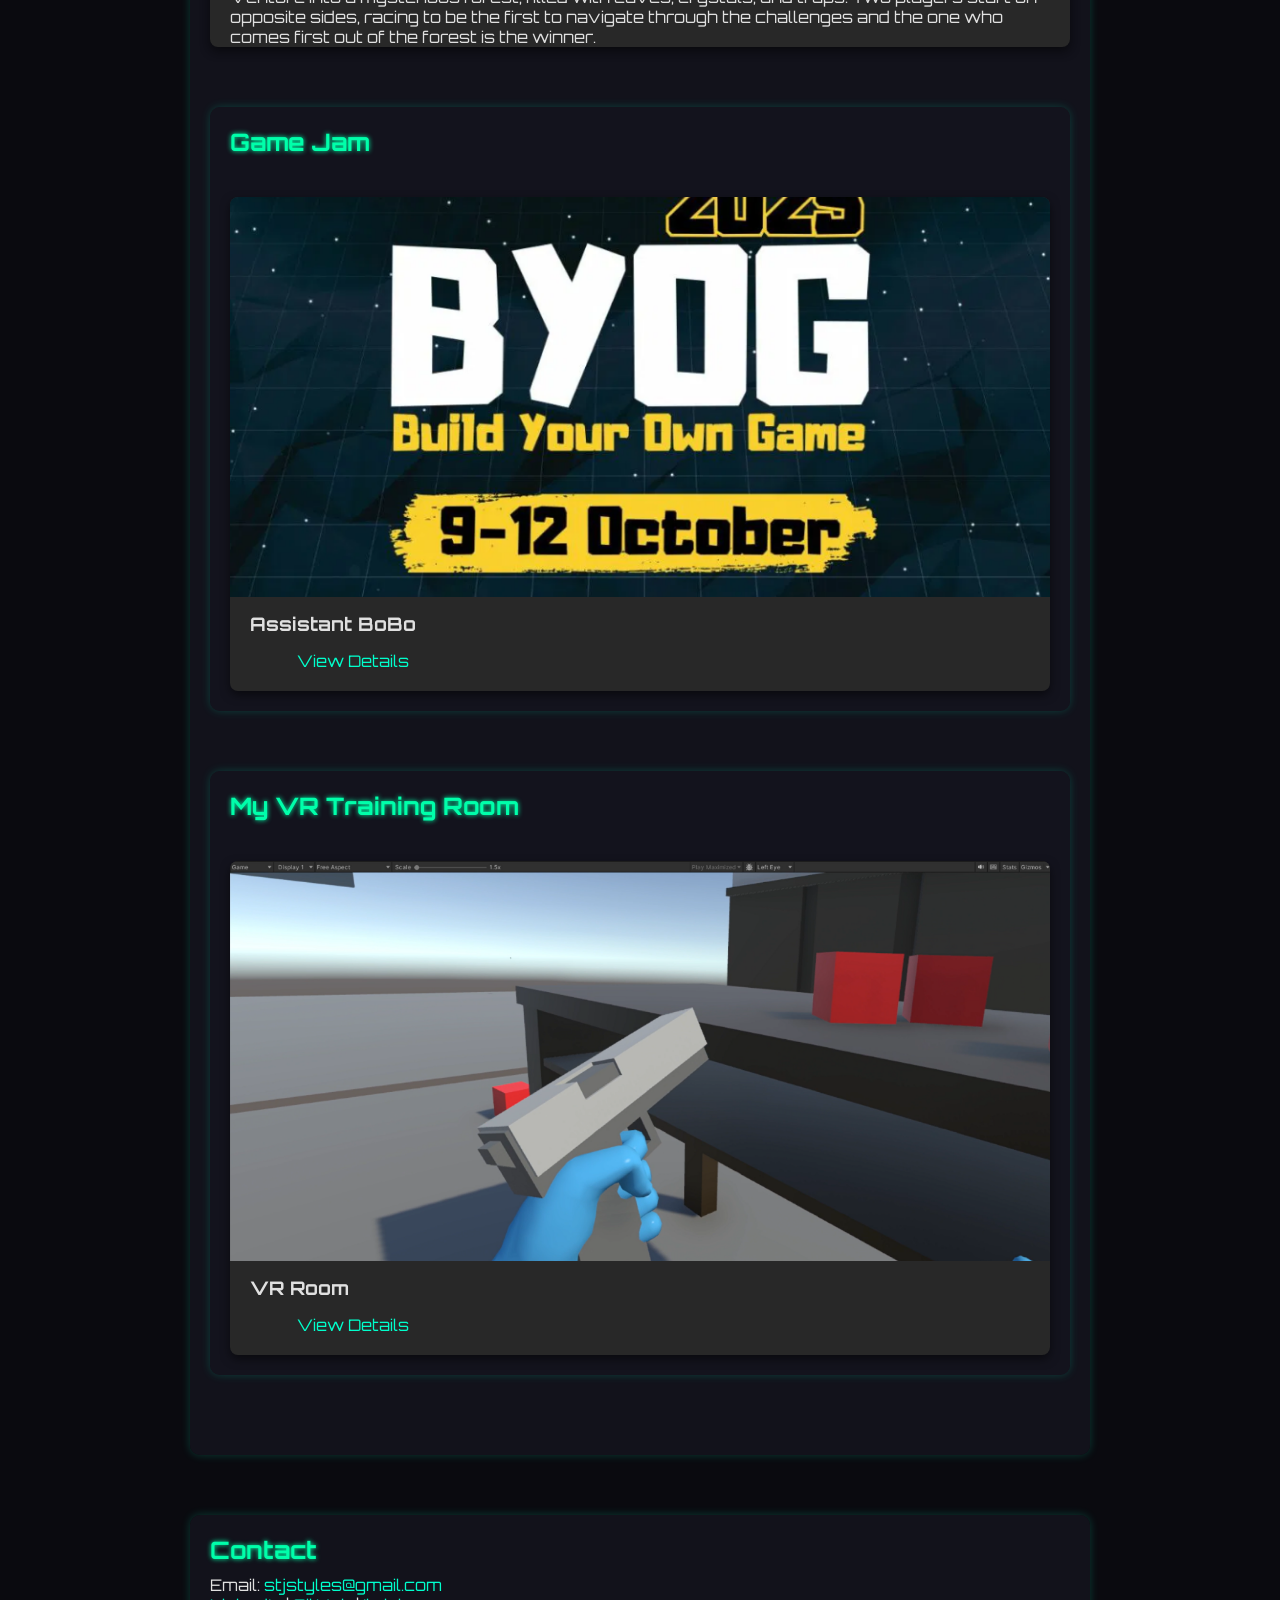
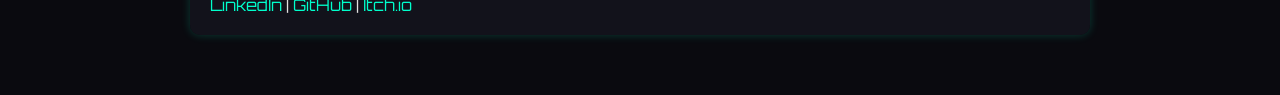
==== commit e4cf3803: "updated 24th/26" ====
--- a/index.html
+++ b/index.html
@@ -58,7 +58,8 @@
     <div class="project">
       <div class="project-card">
         <img src="Board Game 1st Year Game Jam.jpg" alt="Project 1 Thumbnail">
-        <h3>Escape Forest</h3>
+        <h3>Escape Forest | 2D Artist </h3>
+        
                 
               
       
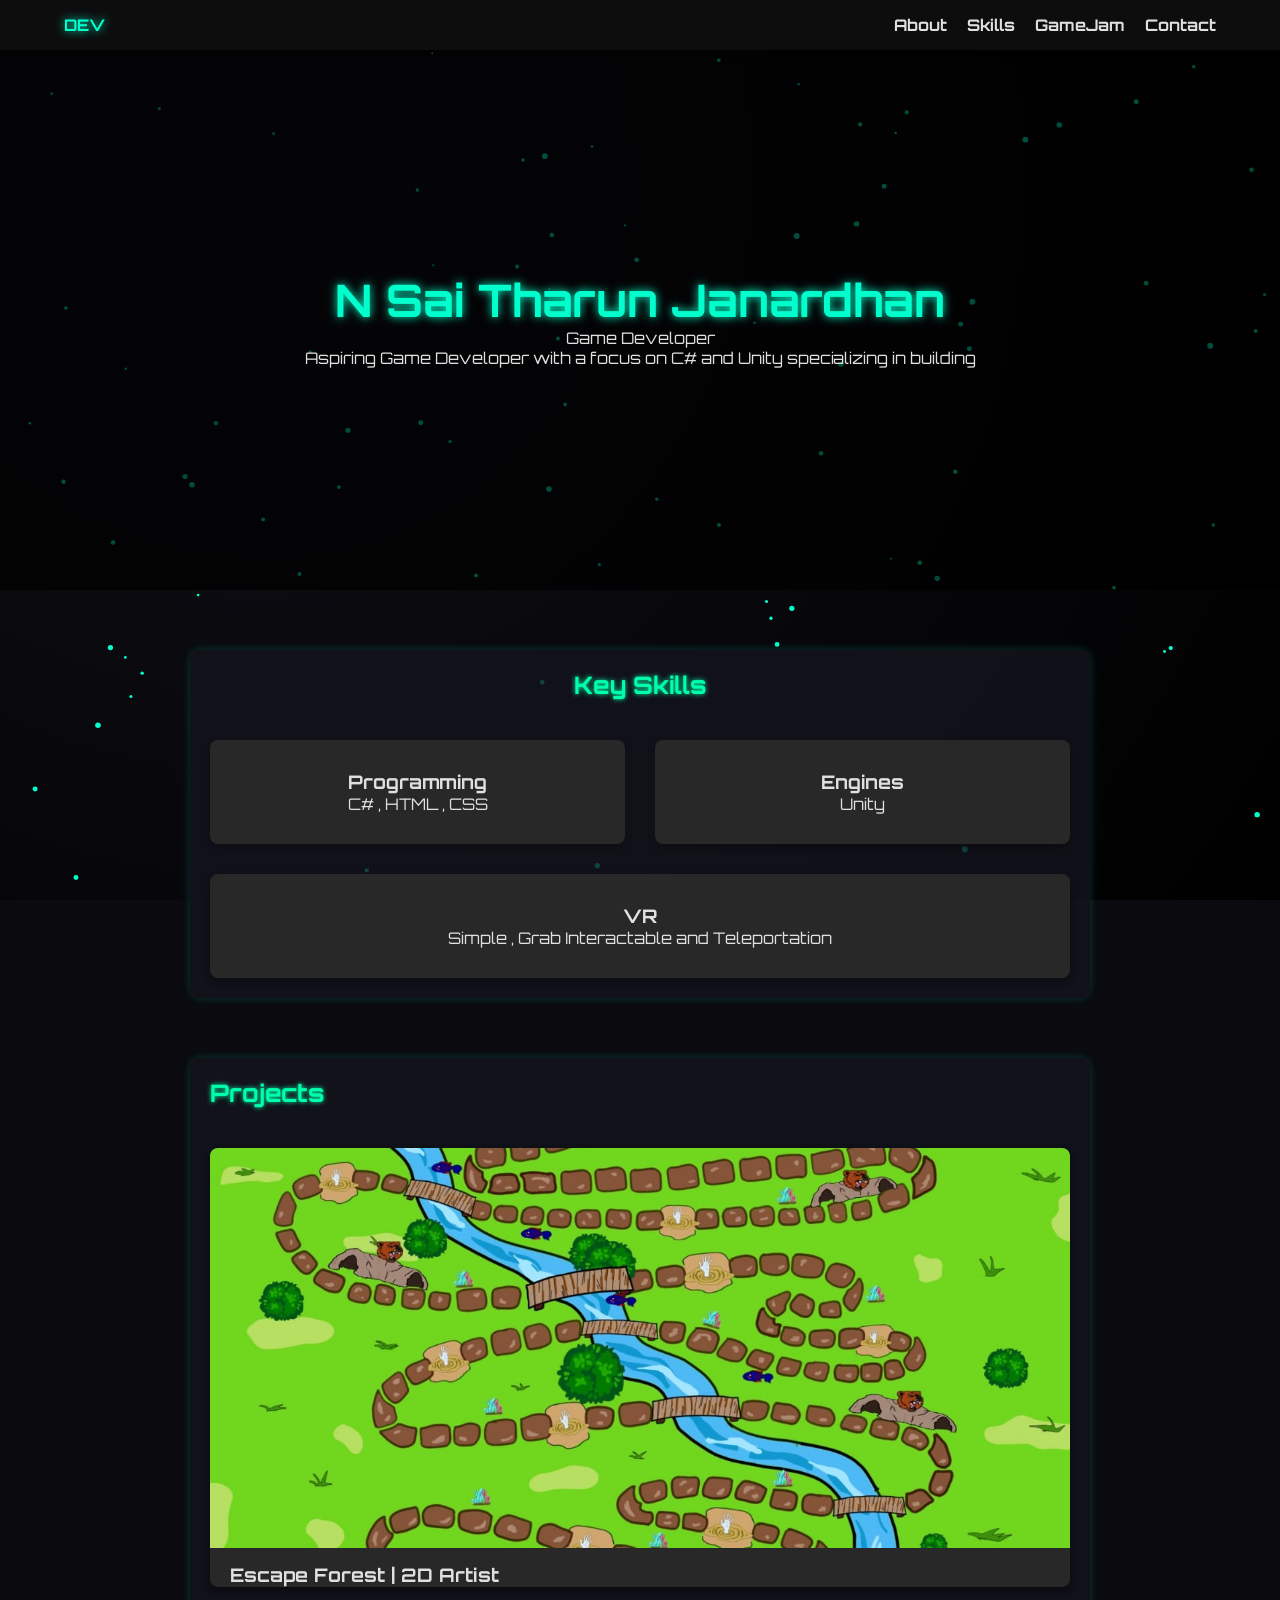
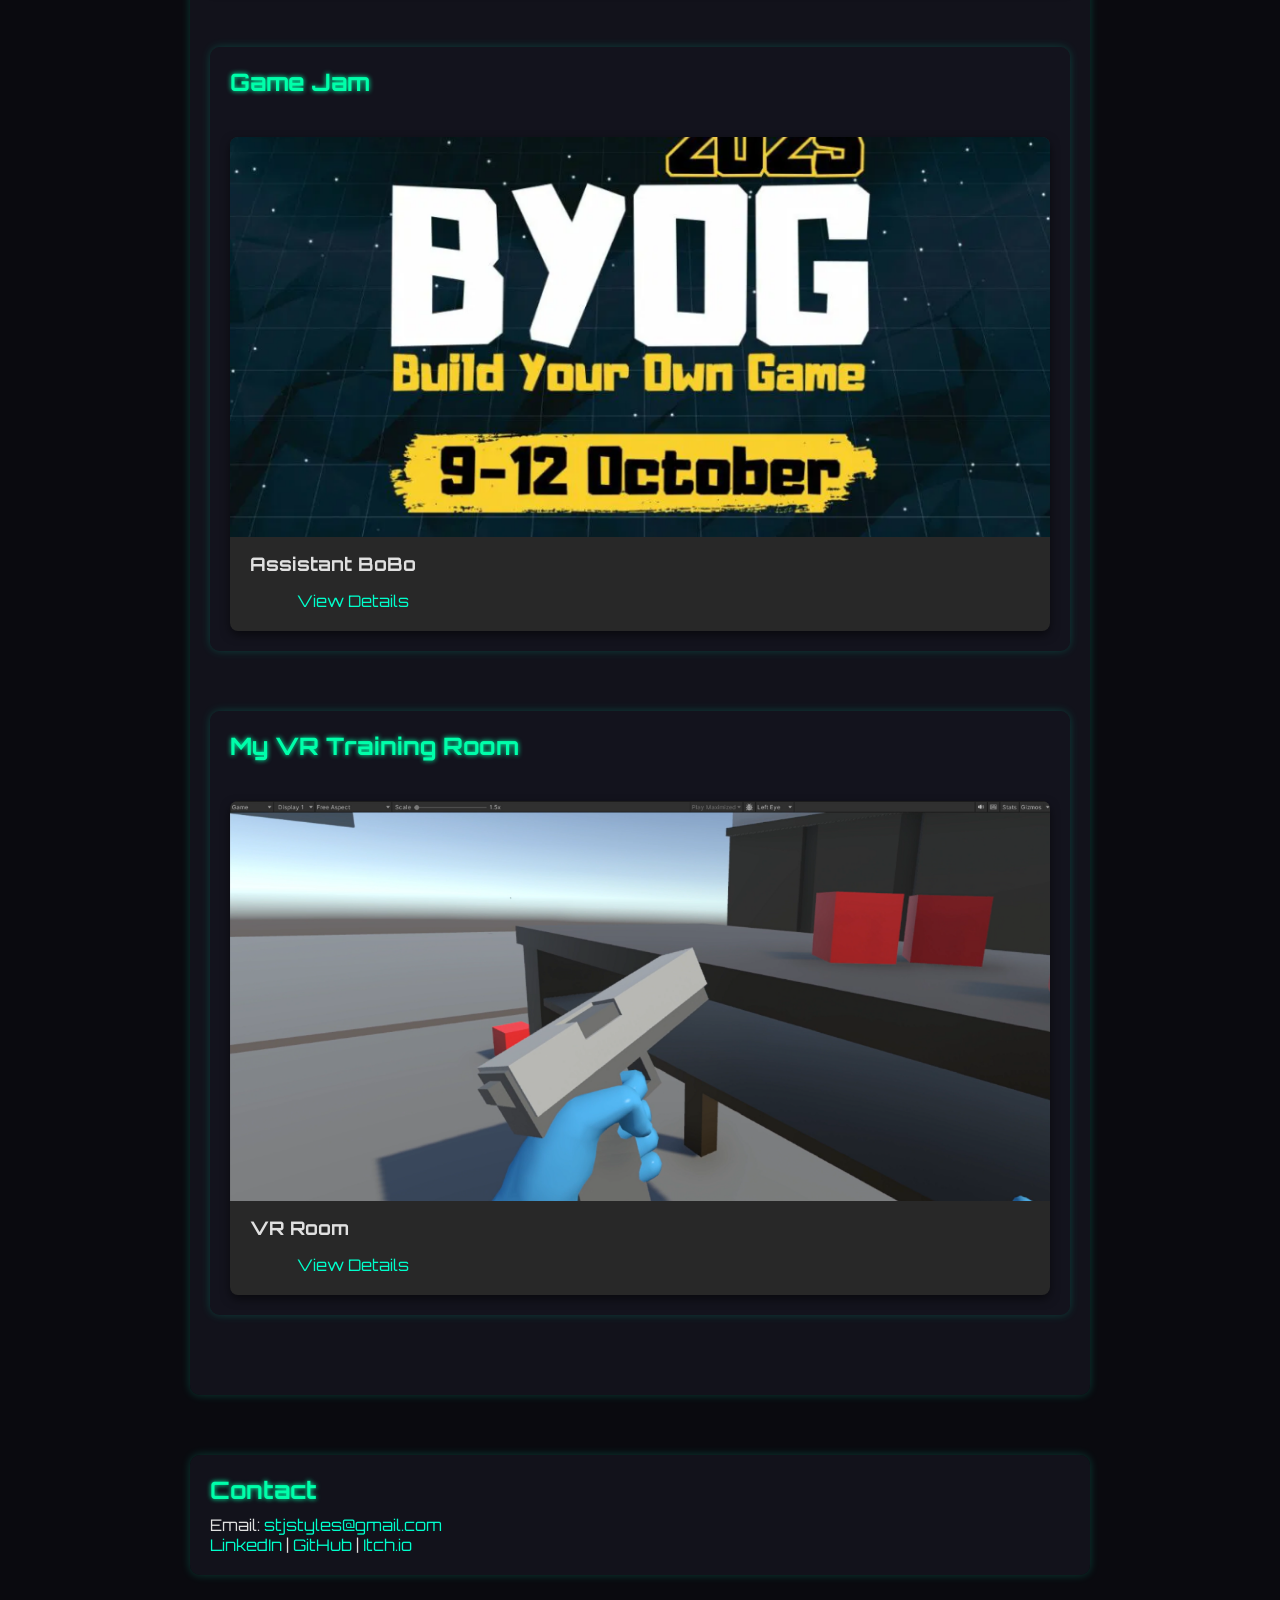
==== commit a81b7bbe: "upd 2" ====
--- a/index.html
+++ b/index.html
@@ -63,7 +63,7 @@
                 
               
       
-      <p>Venture into a mysterious forest, filled with caves, crystals, and traps.  Two players start on opposite sides, racing to be the first to navigate through the challenges and the one who comes first out of the forest is the winner.
+      <p>
       </p>
       </div>
     </div>
